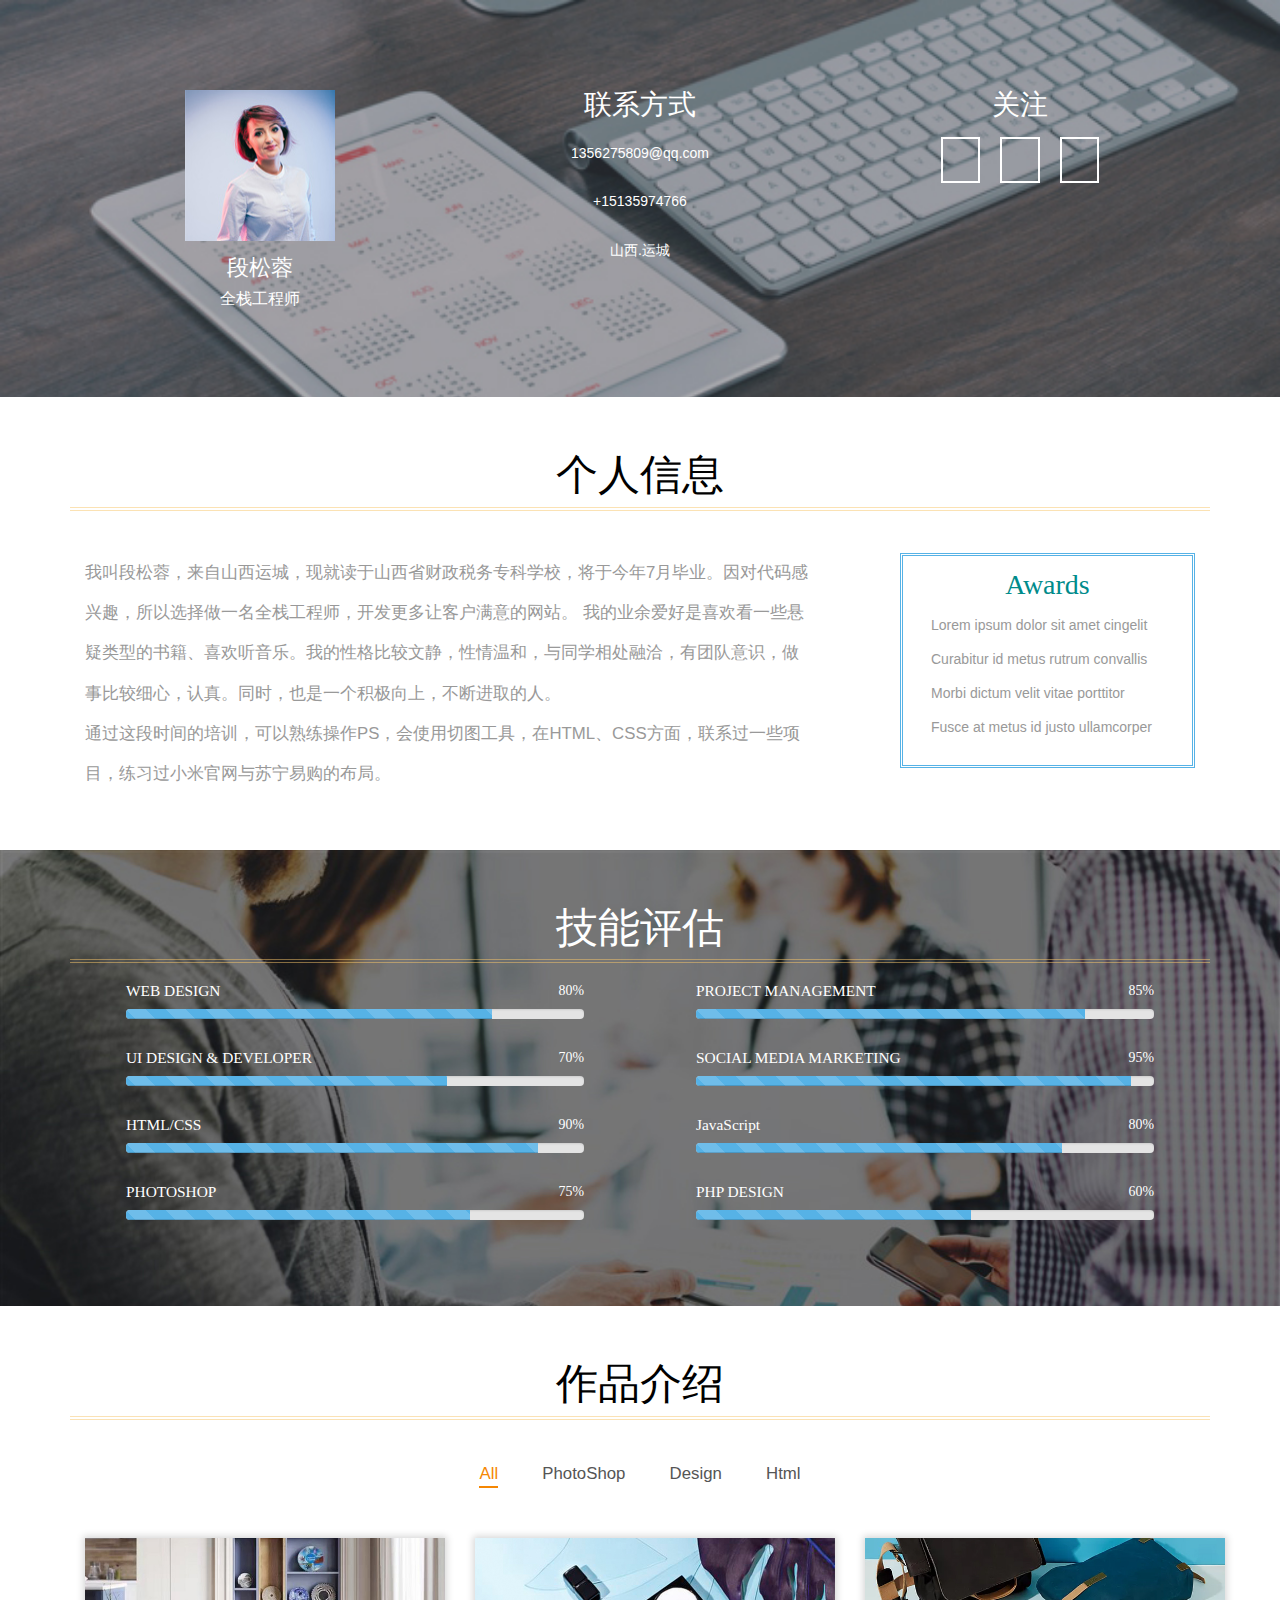
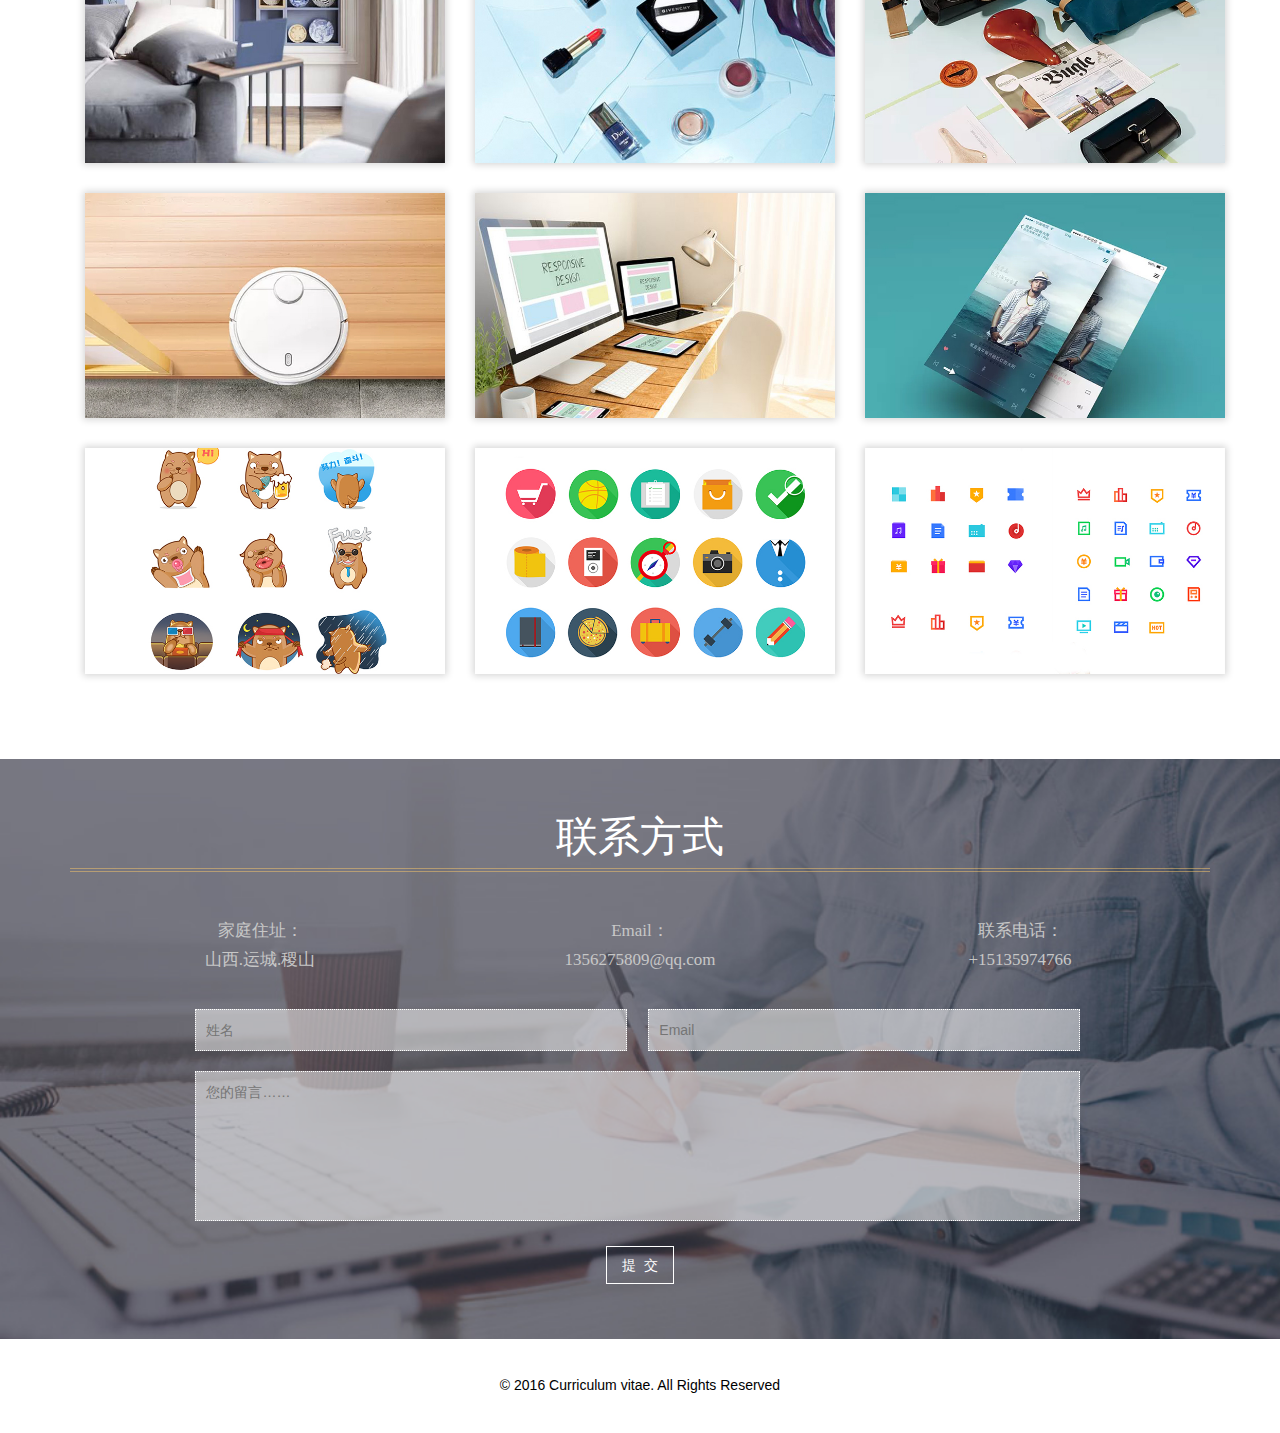
==== index.html @ 31e55210 "1" ====
<!DOCTYPE html>
<html lang="en">
<head>
	<meta charset="UTF-8">
	<title>grrenzhuye</title>
	<link rel="stylesheet" href="css/bootstrap.css">
	<link rel="stylesheet" href="css/index.css">
	<link rel="stylesheet" href="css/public.css">
	<!-- <link rel="stylesheet" href="css/font-awesome.min.css"> -->
	<!-- <link rel="stylesheet" href="css/swipebox.css"> -->
</head>
<body>
	<!-- banner -->
	<div class="banner">
		<div class="container">
			<div class="col-md-4 col-sm-6 col-xs-12 b-part1">
				<img src="img/1.jpg" alt=" " />
				<h1>段松蓉</h1>
				<h2>全栈工程师</h2>
			</div>
			<div class="col-md-4 col-sm-6 col-xs-12 b-part2">
				<h3>联系方式</h3>
				<h4><a href="#" class="youxiang">1356275809@qq.com</a></h4>
				<h4 class="agile">+15135974766</h4>
				<h4>山西.运城</h4>
			</div>
			<div class="col-md-4 col-sm-6 col-xs-12 b-part3">
				<h3>关注</h3>
				<a href="" class="fa qq"><span>&#xe630;</span></a>
				<a href="" class="fa weibo"><span>&#xe63e;</span></a>
				<a href="" class="fa weixin"><span>&#xe66a;</span></a>
				<!-- <a href="#"><i class="fa fa-facebook" aria-hidden="true">&#xe630;</i></a>
				<a href="#"><i class="fa fa-linkedin" aria-hidden="true">&#xe630;</i></a>
				<a href="#"><i class="fa fa-pinterest-p" aria-hidden="true">&#xe66a;</i></a>
				<a href="#"><i class="fa fa-vimeo" aria-hidden="true">&#xe676;</i></a>
				<a href="#"><i class="fa fa-google-plus" aria-hidden="true">&#xe611;</i></a>
				<a href="#"><i class="fa fa-tumblr" aria-hidden="true">&#xe6cf;</i></a> -->
				
			
			</div>
			<div class="clearfix"></div>
		</div>
	</div>
	<!-- banner结束 -->

	<!--关于我-->
	<div id="about" class="about">
		<div class="container">
			<h3 class="title">个人信息</h3>
			<div class="col-md-8 about-left">
				<p>我叫段松蓉，来自山西运城，现就读于山西省财政税务专科学校，将于今年7月毕业。因对代码感兴趣，所以选择做一名全栈工程师，开发更多让客户满意的网站。 我的业余爱好是喜欢看一些悬疑类型的书籍、喜欢听音乐。我的性格比较文静，性情温和，与同学相处融洽，有团队意识，做事比较细心，认真。同时，也是一个积极向上，不断进取的人。</p>
				<p>通过这段时间的培训，可以熟练操作PS，会使用切图工具，在HTML、CSS方面，联系过一些项目，练习过小米官网与苏宁易购的布局。</p>
			</div>
			<div class="col-md-4 about-right">
				<ul type="circle">
					<h5>Awards</h5>
					<li>Lorem ipsum dolor sit amet cingelit</li>
					<li>Curabitur id metus rutrum convallis</li>
					<li>Morbi dictum velit vitae porttitor</li>
					<li>Fusce at metus id justo ullamcorper</li>
				</ul>
				<div class="clearfix"> </div>
			</div>
			<div class="clearfix"> </div>
		</div>
	</div>
	<!--关于我结束-->

	<!--技能开始-->
	<div class="skills">
		<div class="container">
			<h3 class="title title1 title2"> 技能评估</h3>
				<div class="skills-info">
				<div class="col-md-6 bar-grids">
					<h6>WEB DESIGN  <span> 80% </span></h6>
					<div class="progress">
						<div class="progress-bar progress-bar-striped active" style="width: 80%">
						</div>
					</div>
					<h6>UI DESIGN & DEVELOPER <span> 70% </span></h6>
					<div class="progress">
						<div class="progress-bar progress-bar-striped active" style="width: 70%">
						</div>
					</div>
					<h6>HTML/CSS<span>90% </span></h6>
					<div class="progress">
						<div class="progress-bar progress-bar-striped active" style="width: 90%">
						</div>
					</div>
					<h6>PHOTOSHOP <span> 75% </span></h6>
					<div class="progress">
						<div class="progress-bar progress-bar-striped active" style="width: 75%">
						</div>
					</div>
				</div>
				<div class="col-md-6 bar-grids">
					<h6>PROJECT MANAGEMENT <span> 85% </span></h6>
					<div class="progress">
						<div class="progress-bar progress-bar-striped active" style="width: 85%">
						</div>
					</div>
					<h6>SOCIAL MEDIA MARKETING<span> 95% </span></h6>
					<div class="progress">
						<div class="progress-bar progress-bar-striped active" style="width: 95%">
						</div>
					</div>
					<h6>JavaScript<span>80% </span></h6>
					<div class="progress">
						<div class="progress-bar progress-bar-striped active" style="width: 80%">
						</div>
					</div>
					<h6>PHP DESIGN<span> 60% </span></h6>
					<div class="progress">
						<div class="progress-bar progress-bar-striped active" style="width: 60%">
						</div>
					</div>
				</div>
				<div class="clearfix"> </div>
			</div>
				
		</div>
	</div>
	<!--技能结束-->


	<!--作品介绍-->
	<div id="portfolio" class="portfolio">
		<div class="container">
			<h3 class="title title1">作品介绍</h3>
			<div class="sap_tabs">			
				<div id="horizontalTab" style="display: block; width: 100%; margin: 0px;">
					<ul class="resp-tabs-list wow fadeInUp animated" data-wow-delay=".7s">
						<li class="resp-tab-item resp-tab-item1"><span>All</span></li>
						<li class="resp-tab-item"><span>PhotoShop</span></li>
						<li class="resp-tab-item"><span>Design</span></li>
						<li class="resp-tab-item"><span>Html</span></li>				
					</ul>	
					<div class="clearfix"> </div>	
					<div class="container main">
						<div class="row">
							<div class="col-md-4">
								<div class="content">
									<div class="imgbox">
										<div class="imginner">
											<img src="img/zuopin1.jpg" alt="" class="img-responsive">
											<div class="mengban"></div>
											<h1>Html.Css布局</h1>
											<h3>企业站--宜居</h3>
										</div>	
									</div>
									
								</div>
							</div>

							<div class="col-md-4">
								<div class="content">
									<div class="imgbox">
										<div class="imginner">
											<img src="img/zuopin2.jpg" alt="" class="img-responsive">
											<div class="mengban"></div>
											<h1>Html.Css布局</h1>
											<h3>App--美丽时光</h3>
										</div>
									</div>
									
								</div>
							</div>

							<div class="col-md-4 col-sm-6">
								<div class="content">
									<div class="imgbox">
										<div class="imginner">
											<img src="img/zuopin3.jpg" alt="" class="img-responsive">
											<div class="mengban"></div>
											<h1>Html.Css布局</h1>
											<h3>pc端--苏宁易购</h3>
										</div>
									</div>
									
								</div>
							</div>

							<div class="col-md-4 col-sm-6">
								<div class="content">
									<div class="imgbox">
										<div class="imginner">
											<img src="img/zuopin4.jpg" alt="" class="img-responsive">
											<div class="mengban"></div>
											<h1>Html.Css布局</h1>
											<h3>pc端--小米官网</h3>
										</div>
									</div>
									
								</div>
							</div>

							<div class="col-md-4 col-sm-6">
								<div class="content">
									<div class="imgbox">
										<div class="imginner">
											<img src="img/zuopin5.jpg" alt="" class="img-responsive">
											<div class="mengban"></div>
											<h1>界面设计</h1>
											<h3>pc端--解馋坊</h3>
										</div>
									</div>
									
								</div>
							</div>

							<div class="col-md-4 col-sm-6">
								<div class="content">
									<div class="imgbox">
										<div class="imginner">
											<img src="img/zuopin6.jpg" alt="" class="img-responsive">
											<div class="mengban"></div>
											<h1>界面设计</h1>
											<h3>移动端--QQ音乐</h3>
										</div>
									</div>
									
								</div>
							</div>

							<div class="col-md-4 col-sm-6">
								<div class="content">
									<div class="imgbox">
										<div class="imginner">
											<img src="img/zuopin10.jpg" alt="" class="img-responsive">
											<div class="mengban"></div>
											<h1>PhotoShop</h1>
											<h3>表情包</h3>
										</div>
									</div>
									
								</div>
							</div>

							<div class="col-md-4 col-sm-6">
								<div class="content">
									<div class="imgbox">
										<div class="imginner">
											<img src="img/zuopin8.jpg" alt="" class="img-responsive">
											<div class="mengban"></div>
											<h1>PhotoShop</h1>
											<h3>扁平icon</h3>
										</div>
									</div>
								</div>
							</div>

							<div class="col-md-4 col-sm-6">
								<div class="content">
									<div class="imgbox">
										<div class="imginner">
											<img src="img/zuopin9.jpg" alt="" class="img-responsive">
											<div class="mengban"></div>
											<h1>PhotoShop</h1>
											<h3>矢量图标</h3>
										</div>
									</div>
									
								</div>
							</div>
						</div>
					</div>
				</div>
			</div>
		
		</div>
	</div>
	<!--作品介绍结束-->


	<!--联系方式开始-->
	<div class="contact">
		<div class="container">
			<h3 class="title title1">联系方式</h3>
			<div class="col-md-4 c-w3l">
				<i class="fa fa-map-marker" aria-hidden="true"></i>
				<h4>家庭住址：</h4>
				<h4>山西.运城.稷山</h4>
			</div>
			<div class="col-md-4 c-w3l c-mail">
				<i class="fa fa-envelope" aria-hidden="true"></i>
				<h4>Email：</h4>
				<h4><a href="mailto:info@example.com">1356275809@qq.com</a></h4>
			</div>
			<div class="col-md-4 c-w3l c-phn">
				<i class="fa fa-phone" aria-hidden="true"></i>
				<h4>联系电话：</h4>
				<h4>+15135974766</h4>
			</div>
			<div class="clearfix"></div>
			<form action="#" method="post">
				<input type="text" name="name" class="name" placeholder="姓名" required="">
				<input type="text" name="email" class="email" placeholder="Email" required="">
				<textarea  name="your message" placeholder="您的留言……"  required=""></textarea>
				<input type="submit" value="提&nbsp;&nbsp;交">
			</form>
		</div>
	</div>
	<!--联系方式结束-->

	<!--footer-->
	<div class="footer-agileinfo">
		<p> &copy; 2016 Curriculum vitae. All Rights Reserved</p>
	</div>
<!--//footer-->

</body>
</html>
---- css/index.css ----
@font-face {
  font-family: 'iconfont';  /* project id 579444 */
  src: url('https://at.alicdn.com/t/font_579444_jao1yp5zqpr885mi.eot');
  src: url('https://at.alicdn.com/t/font_579444_jao1yp5zqpr885mi.eot?#iefix') format('embedded-opentype'),
  url('https://at.alicdn.com/t/font_579444_jao1yp5zqpr885mi.woff') format('woff'),
  url('https://at.alicdn.com/t/font_579444_jao1yp5zqpr885mi.ttf') format('truetype'),
  url('https://at.alicdn.com/t/font_579444_jao1yp5zqpr885mi.svg#iconfont') format('svg');
}
body a{
	transition: 0.5s all;
	-webkit-transition: 0.5s all;
	-moz-transition: 0.5s all;
	-o-transition: 0.5s all;
	-ms-transition: 0.5s all;
	text-decoration:none;
}
h1,h2,h3,h4,h5,h6{
	margin:0;	
	font-family: 'Overlock', cursive;
}
.contact h4{
    font-family: "微软雅黑";
    text-align: center;
}
p{
	margin:0;
}
ul,label{
	margin:0;
	padding:0;
}
body a:hover{
	text-decoration:none;
}
.banner{
    padding:90px 0px;
    background:url('../img/banner1.jpg') no-repeat 0px 0px;
    background-size:cover;
    min-height:350px;
    /* margin-bottom: 40px; */
}
.b-part1{
    text-align:center;
}
.b-part1 img{
    width:43%;
}
.b-part1 h1{
    font-size:22px;
    color:#fff;
    margin-top:15px;
}
.b-part1 h2{
    font-size:16px;
    color:#fff;
    margin-top:10px;
}
.b-part2 h3,.b-part3 h3,.b-part4 h3{
    color:#fff;
    font-size:28px;
    margin-bottom:25px;
    text-align: center;
}
.b-part2 h4{
    font-size:14px;
    color:#fff;
    font-family: 'Merriweather Sans', sans-serif;
    text-align: center;
}
.b-part2 h4 a{
    color:#fff;
}
h4.agile{
    margin:33px 0px;
}
.youxiang:hover{
    color: #0076b4;
}
.b-part3 .qq:hover{
    color:#4867aa;
    border: 2px solid #4867aa;
}
.b-part3 .weibo:hover{
    color:#0076b4;
    border: 2px solid #0076b4;
}
.b-part3 .weixin:hover{
    color:#ba221d;
    border: 2px solid #ba221d;
}
.qq:hover span{
    color:#4867aa;
}
.weibo:hover span{
    color:#0076b4;
}
.weixin:hover span{
    color:#ba221d;
}
.facebook:hover span{
    color:#0baee9;
}
.ins:hover span{
    color:#dd4e40;
}
.git:hover span{
    color:#36465d;
} 
.b-part3{
    text-align:center;
}
.b-part3 .fa {
    color: #fff;
    font-size: 20px;
    font-family: 'iconfont';
    padding: 10px;
    border: 2px solid #fff;
    /* width: 21%; */
    margin: 0px 8px;
    text-align: center;
    -webkit-transition: all 0.5s;
    -moz-transition: all 0.5s;
    -ms-transition: all 0.5s;
    -o-transition: all 0.5s;
    transition: all 0.5s;
}
.b-part3 .fa-facebook:hover{
    color:#4867aa;
    border: 2px solid #4867aa;
}
.b-part3 .fa-linkedin:hover{
    color:#0076b4;
    border: 2px solid #0076b4;
}
.b-part3 .fa-pinterest-p:hover{
    color:#ba221d;
    border: 2px solid #ba221d;
}
.b-part3 .fa-vimeo:hover{
    color:#0baee9;
    border: 2px solid #0baee9;
}
.b-part3 .fa-google-plus:hover{
    color:#dd4e40;
    border: 2px solid #dd4e40;
}
.b-part3  .fa-tumblr:hover{
    color:#36465d;
    border: 2px solid #36465d;
}
.b-part3 .fa-facebook,.b-part3 .fa-linkedin,.b-part3 .fa-pinterest{
    margin-bottom:20px
}
.b-part4{
    text-align:center;
}
.b-part4 .fa{
    color:#000;
    background:#fff;
    font-size:35px;
    padding:10px;
    border-radius:5px;
    position:relative;
}
.b-part4 .fa:after{
    content: '';
    position: absolute;
    width: 0;
    height: 0;
    left: 23px;
    border-top: 10px solid rgba(0, 0, 0, 0);
    border-left: 14px solid #ffffff;
    border-bottom: 10px solid rgba(0, 0, 0, 0);
    top: 52px;
    transform: rotate(90deg);
    -webkit-transform:rotate(90deg);
    -moz-transform:rotate(90deg);
    -o-transform:rotate(90deg);
    -ms-transform:rotate(90deg);
}
.b-part4 h4{
    color:#fff;
    font-size:17px;
    margin-top:35px;
}
/* .about,.work,.education,.skills,.portfolio,.contact{
    padding:6em 0;
} */
.about,.skills,.portfolio,.contact{
    padding:55px 0px;
    /* text-align:center; */
}
h3.title {
    font-size: 3em;
    text-align: center;
    color: #000;
    border-bottom: 4px double rgba(247, 197, 106, 0.5);
    padding-bottom: 0.2em;
    margin-bottom: 1em;
}
h3.title1{
    margin-bottom: 0;
}
p {
    font-size: 1.2em;
    color: #999;
    line-height: 2.4em;
}
.about-right {
    padding-left: 5em;
}
.about-right ul {
    border: 3px double #56B2E6;
    padding: 1em 2em;
}
.about-right h5 {
    font-size: 2em;
    text-align: center;
    color: #008B8B;
}
.about-right ul li {
    display: block;
    color: #999;
    margin: 1em 0;
    font-size:1em;
}
.about-right ul li span.glyphicon {
    font-size: 0.8em;
    margin-right: 6px;
}


.skills{
    background:url('../img/skill1.jpg') no-repeat 0px 0px;
    text-align:left;
    background-size: cover;
    /* height: 512px; */
}
.skills .title2{
    color: #fff;
}
.bar-grids {
    padding: 0 4em;
    margin-top: 20px;
}
.progress {
    height: 10px;
    margin-bottom: 2.2em;
    background-color: #E4E4E4;
}
.progress-bar { 
    background-color: #56B2E6;
}
.bar-grids h6 {
    font-size: 1.1em;
    color: #fff;
    margin-bottom: 0.6em;
}
.bar-grids h6 span {
    float: right;
    font-size: 0.9em;
}
.resp-tabs-list {
    list-style: none;
    margin: 0 auto;
    text-align: center;
    padding: 3em 0 0;
}
.resp-tab-item {
    color: #555;
    font-size: 1.2em;
    cursor: pointer;
    display: inline-block;
    list-style: none;
    outline: none;
    -webkit-transition: all 0.5s;
    -moz-transition: all 0.5s;
    -ms-transition: all 0.5s;
    -o-transition: all 0.5s;
    transition: all 0.5s;
    margin: 0 1.2em 0;
    border-bottom: 2px solid transparent;
}
.resp-tab-active {
    text-shadow: none;
    color:  #F58703;
    border-bottom: 2px solid;
}
.resp-tab-item1{
    color: #F58703;
    border-bottom: 2px solid #F58703;
}
.content{
    width: 100%;
    background-color: #fff;
    /* padding: 12px; */
    margin-bottom: 30px;
    box-shadow: 0 0 7px 2px #d8d8d8;
    float: left;
}
.main{
    margin-top: 50px;
}
.imgbox{
    width: 100%;
    height: auto;
    padding-top: 62.57%;
    position: relative;
}
.mengban{
    width: 100%;
    height: 100%;
    background-color: rgba(0, 0, 0, 0.35);
    position: absolute;
    left: 0;
    top: 0;
    z-index: 998;
    transition: 0.5s linear;
    opacity: 0;
}
.imginner{
    width: 100%;
    height: 100%;
    position: absolute;
    left: 0;
    top: 0;
}
.imginner img{
    width: 100%;
    transition: 0.5s linear;
}
/* .imginner img{
    height: 246px;
    opacity: .7;
    transform: translateY(-30px);
    transition: all .35s linear;
} */
.imginner h1{
    position: absolute;
    left: 0;
    right: 0;
    top: 45px;
    margin: auto;
    z-index: 999;
    color: #fff;
    text-align: center;
    transition: all .35s linear;
    opacity: 0;

}
.imginner h3{
    /* width: 120px; */
    height: 30px;
    position: absolute;
    font-size: 20px;
    left: 0;
    right: 0;
    top:60px;
    bottom: 0;
    margin: auto;
    z-index: 999;
    color: #fff;
    text-align: center;
    opacity: 0;
    transition: all .35s linear;

}
.imginner:before{
    content: "";
    display: block;
    position: absolute;
    top: 50px;
    right: 30px;
    bottom: 50px;
    left: 30px;
    border-top: 1px solid #fff;
    border-bottom: 1px solid #fff;
    transform: scale(0, 1);
    transform-origin: 0 0;
}
.imginner:after{
    content: "";
    display: block;
    position: absolute;
    top: 30px;
    right: 50px;
    bottom: 30px;
    left: 50px;
    border-left: 1px solid #fff;
    border-right: 1px solid #fff;
    transform: scale(1, 0);
    transform-origin: 100% 0;
}
.imginner:before,.imginner:after{
    opacity: 0;
    transition: all .35s linear;
    z-index: 999;
}
.content:hover .imginner:before,.content:hover .imginner:after{
    opacity: 1;
    transform: scale(1);
}
.content:hover .imginner img{
    opacity: 1;
    transform: scale(1.05, 1.05);
}
.content:hover .mengban{
    transform: scale(1.05, 1.05);
    opacity: 1;
}
.content:hover .imginner h1{
    opacity: 1;
    transform: translateY(30px);
}
.content:hover .imginner h3{
    opacity: 1;
}
.contact{
    background:url('../img/contact.jpg') no-repeat 0px 0px;
    background-size:cover;
}
.contact h3{
    color:#fff;
}
.contact .fa{
    font-size:18px;
    color: #c7c7c7;
}
.c-w3l{
    margin-top:40px;
}
.c-w3l h4{
    font-size:17px;
    color: #c7c7c7;
    margin:10px 0px;
}
.c-w3l h4 a{
    font-size:17px;
    color: #c7c7c7;
}
form{
    width:78%;
    margin: 30px auto 0 auto;
}
input[type="text"]{
    width:48.5%;
    padding:10px;
    background: rgba(255, 255, 255, 0.5);
    border:1px dotted #fff;
    outline:none;
    color:#fff;
}
input.name{
    margin-right:2%;
}
textarea{
    margin:20px 0px;
    padding:10px;
    width:99.5%;
    height:150px;
    resize:none;
    background: rgba(255, 255, 255, 0.5);
    border:1px dotted #fff;
    outline:none;
    color:#fff;
}
input[type="submit"]{
    background:transparent;
    padding:8px 15px;
    border:1px solid #fff;
    color:#fff;
    -webkit-transition: all 0.5s;
    -moz-transition: all 0.5s;
    -ms-transition: all 0.5s;
    -o-transition: all 0.5s;
    transition: all 0.5s;
    display: block;
    margin: 0 auto;
}
input[type="submit"]:hover{
    color: #F58703;
    border:1px solid #F58703;
}


.footer-agileinfo{
    padding:30px 0px;
}
.footer-agileinfo p{
    text-align:center;
    color:#000;
    font-size:14px;
}
.footer-agileinfo p a{
    color: #F58703;
}
.footer-agileinfo p a:hover{
    text-decoration:underline;
}
---- css/public.css ----
*{
	/* body-8px */
	margin: 0;
	text-decoration: none;
	font-style: normal;
	padding: 0;
	list-style: none;
}
---- css/swipebox.css ----
/*! Swipebox v1.2.8 | Constantin Saguin csag.co | MIT License | github.com/brutaldesign/swipebox */
html.swipebox-html.swipebox-touch {
  overflow: hidden !important;
}

#swipebox-overlay img {
  border: none !important;
}

#swipebox-overlay {
  width: 100%;
  height: 100%;
  position: fixed;
  top: 0;
  left: 0;
  z-index: 99999 !important;
  overflow: hidden;
  -webkit-user-select: none;
  -moz-user-select: none;
  -ms-user-select: none;
  user-select: none;
}

#swipebox-container {
  position: relative;
  width: 100%;
  height: 100%;
}

#swipebox-slider {
  -webkit-transition: -webkit-transform 0.4s ease;
  transition: transform 0.4s ease;
  height: 100%;
  left: 0;
  top: 0;
  width: 100%;
  white-space: nowrap;
  position: absolute;
  display: none;
  cursor: pointer;
}
#swipebox-slider .slide {
  height: 100%;
  width: 100%;
  line-height: 1px;
  text-align: center;
  display: inline-block;
}
#swipebox-slider .slide:before {
  content: "";
  display: inline-block;
  height: 43%;
  width: 1px;
  margin-right: -1px;
}
#swipebox-slider .slide img, #swipebox-slider .slide .swipebox-video-container {
  display: inline-block;
  max-height: 100%;
  max-width: 100%;
  margin: 0;
  padding: 0;
  width: auto;
  height: auto;
  vertical-align: middle;
}
#swipebox-slider .slide .swipebox-video-container {
  background: none;
  max-width: 1140px;
  max-height: 100%;
  width: 100%;
  padding: 5%;
  -webkit-box-sizing: border-box;
  box-sizing: border-box;
  -moz-box-sizing: border-box;
}
#swipebox-slider .slide .swipebox-video-container .swipebox-video {
  width: 100%;
  height: 0;
  padding-bottom: 56.25%;
  overflow: hidden;
  position: relative;
}
#swipebox-slider .slide .swipebox-video-container .swipebox-video iframe {
  width: 100% !important;
  height: 100% !important;
  position: absolute;
  top: 0;
  left: 0;
}
#swipebox-slider .slide-loading {
  background: url(../images/loader.gif) no-repeat center center;
}

#swipebox-bottom-bar,
#swipebox-top-bar {
  -webkit-transition: 0.5s all;
  transition: 0.5s all;
  -moz-transition: 0.5s all;
  position: absolute;
  left: 0;
  z-index: 999;
  height: 50px;
  width: 100%;
}

#swipebox-bottom-bar {
  bottom: -50px;
}
#swipebox-bottom-bar.visible-bars {
  -webkit-transform: translate3d(0, -50px, 0);
  transform: translate3d(0, -50px, 0);
  -moz-transform: translate3d(0, -50px, 0);
  -o-transform: translate3d(0, -50px, 0);
  -ms-transform: translate3d(0, -50px, 0);
}

#swipebox-top-bar {
    bottom: 22%;
}
#swipebox-title {
    display: block;
    width: 45%;
    text-align: center;
    margin: 0 auto !important;
}

#swipebox-prev,
#swipebox-next,
#swipebox-close {
  background-image: url(../images/icons.png)!important;
  background-repeat: no-repeat;
  border: none !important;
  text-decoration: none !important;
  cursor: pointer;
  width: 50px;
  height: 50px;
  top: 0;
}

#swipebox-arrows {
  display: block;
  margin: 0 auto;
  width: 100%;
  height: 50px;
}

#swipebox-prev {
  background-position: -32px 13px;
  float: left;
}

#swipebox-next {
  background-position: -78px 13px;
  float: right;
}

#swipebox-close {
	right: 50px;
	top: 12px;
	position: absolute;
	z-index: 9999;
	background-position: 15px 12px;
}
.swipebox-no-close-button #swipebox-close {
  display: none;
}

#swipebox-prev.disabled,
#swipebox-next.disabled {
  opacity: 0.3;
}

.swipebox-no-touch #swipebox-overlay.rightSpring #swipebox-slider {
  -webkit-animation: rightSpring 0.3s;
  animation: rightSpring 0.3s;
  -moz-animation: rightSpring 0.3s;
}
.swipebox-no-touch #swipebox-overlay.leftSpring #swipebox-slider {
  -webkit-animation: leftSpring 0.3s;
  animation: leftSpring 0.3s;
  -moz-animation: leftSpring 0.3s;
}

.swipebox-touch #swipebox-container:before, .swipebox-touch #swipebox-container:after {
  -webkit-backface-visibility: hidden;
  backface-visibility: hidden;
  -webkit-transition: all .3s ease;
  transition: all .3s ease;
  -moz-transition: all .3s ease;
  content: ' ';
  position: absolute;
  z-index: 999;
  top: 0;
  height: 100%;
  width: 20px;
  opacity: 0;
}
.swipebox-touch #swipebox-container:before {
  left: 0;
  -webkit-box-shadow: inset 10px 0px 10px -8px #656565;
  box-shadow: inset 10px 0px 10px -8px #656565;
  -moz-box-shadow: inset 10px 0px 10px -8px #656565;
}
.swipebox-touch #swipebox-container:after {
  right: 0;
  -webkit-box-shadow: inset -10px 0px 10px -8px #656565;
  box-shadow: inset -10px 0px 10px -8px #656565;
  -moz-box-shadow: inset -10px 0px 10px -8px #656565;
}
.swipebox-touch #swipebox-overlay.leftSpringTouch #swipebox-container:before {
  opacity: 1;
}
.swipebox-touch #swipebox-overlay.rightSpringTouch #swipebox-container:after {
  opacity: 1;
}

@-webkit-keyframes rightSpring {
  0% {
    left: 0;
  }

  50% {
    left: -30px;
  }

  100% {
    left: 0;
  }
}

@keyframes rightSpring {
  0% {
    left: 0;
  }

  50% {
    left: -30px;
  }

  100% {
    left: 0;
  }
}
@-webkit-keyframes leftSpring {
  0% {
    left: 0;
  }

  50% {
    left: 30px;
  }

  100% {
    left: 0;
  }
}
@keyframes leftSpring {
  0% {
    left: 0;
  }

  50% {
    left: 30px;
  }

  100% {
    left: 0;
  }
}
@media screen and (min-width: 800px) {
  #swipebox-close {
    right: 50px;
	top: 12px;
  }

  #swipebox-arrows {
    width: 80%;
    max-width: 800px;
  }
}
/* Skin 
--------------------------*/
#swipebox-overlay {
  background: #0d0d0d;
}

#swipebox-bottom-bar,
#swipebox-top-bar {
  opacity: 1;
}

#swipebox-top-bar {
  color: white !important;
  font-size: 15px;
  line-height: 30px;
  font-family: Helvetica, Arial, sans-serif;
}
@media(max-width:1366px){
#swipebox-top-bar {
    bottom: 20%;
}
}
@media(max-width:1080px){
#swipebox-title {
    width: 61%;
    line-height: 1.8em;
    margin: 1em auto 0 !important;
}
#swipebox-top-bar {
   top: 74%;
}
}
@media(max-width:768px){
#swipebox-title {
    width: 75%;
}
#swipebox-arrows {
    width: 83%;
}
}
@media(max-width:640px){
#swipebox-title {
    width: 82%;
    font-size: .9em;
}
#swipebox-arrows {
    width: 80%;
}
}
@media(max-width:480px){
#swipebox-title {
    width: 85%;
    font-size: .8em;
}
#swipebox-top-bar {
    bottom: 19%;
}
#swipebox-close {
    right: 30px;
}
}
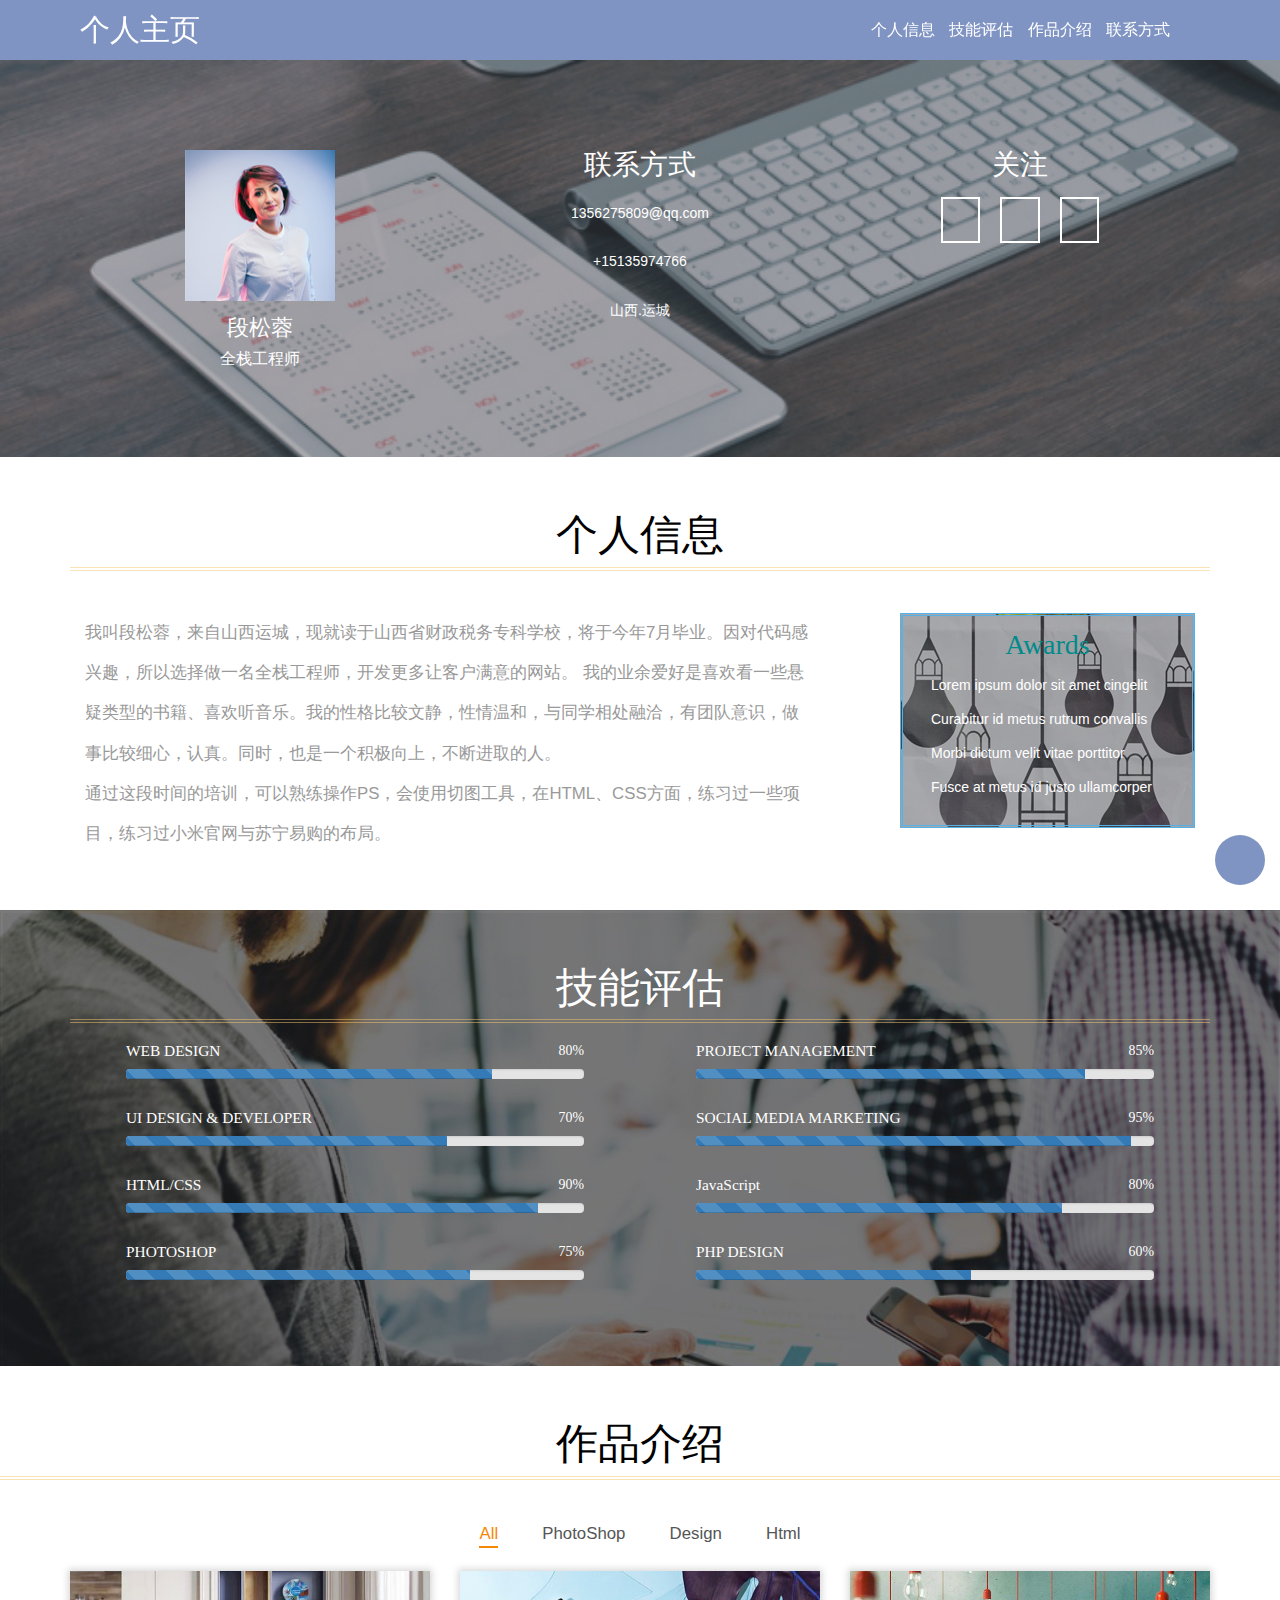
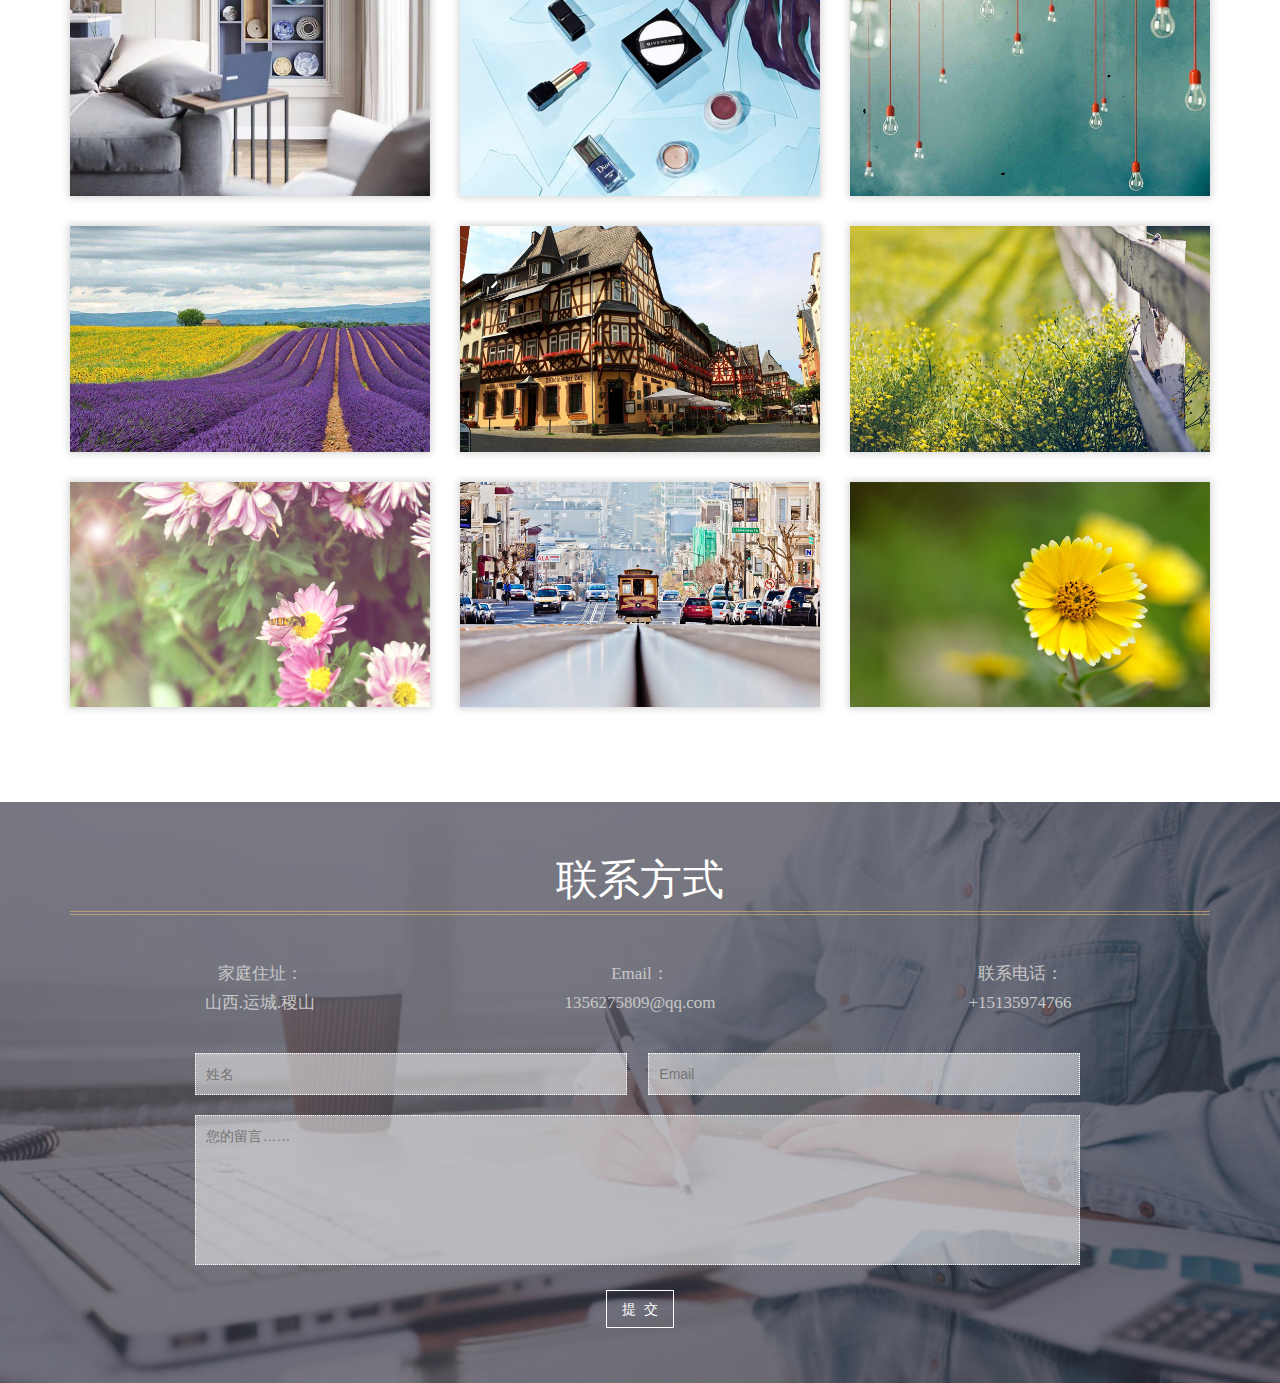
==== commit a00304a9: "1" ====
--- a/index.html
+++ b/index.html
@@ -6,12 +6,19 @@
 	<link rel="stylesheet" href="css/bootstrap.css">
 	<link rel="stylesheet" href="css/index.css">
 	<link rel="stylesheet" href="css/public.css">
-	<!-- <link rel="stylesheet" href="css/font-awesome.min.css"> -->
-	<!-- <link rel="stylesheet" href="css/swipebox.css"> -->
 </head>
 <body>
 	<!-- banner -->
-	<div class="banner">
+	<div id="top_nav">
+		<a href="#banner" class="nav_left">个人主页</a>
+		<div class="nav_right">
+			<a href="#about">个人信息</a>
+			<a href="#skills">技能评估</a>
+			<a href="#portfolio">作品介绍</a>
+			<a href="#contact">联系方式</a>
+		</div>
+	</div>
+	<div class="banner" id="banner">
 		<div class="container">
 			<div class="col-md-4 col-sm-6 col-xs-12 b-part1">
 				<img src="img/1.jpg" alt=" " />
@@ -29,14 +36,18 @@
 				<a href="" class="fa qq"><span>&#xe630;</span></a>
 				<a href="" class="fa weibo"><span>&#xe63e;</span></a>
 				<a href="" class="fa weixin"><span>&#xe66a;</span></a>
-				<!-- <a href="#"><i class="fa fa-facebook" aria-hidden="true">&#xe630;</i></a>
-				<a href="#"><i class="fa fa-linkedin" aria-hidden="true">&#xe630;</i></a>
-				<a href="#"><i class="fa fa-pinterest-p" aria-hidden="true">&#xe66a;</i></a>
-				<a href="#"><i class="fa fa-vimeo" aria-hidden="true">&#xe676;</i></a>
-				<a href="#"><i class="fa fa-google-plus" aria-hidden="true">&#xe611;</i></a>
-				<a href="#"><i class="fa fa-tumblr" aria-hidden="true">&#xe6cf;</i></a> -->
-				
-			
+				<div class="qq_erwei qq_erwei1">
+					<span>◆</span>
+					<img src="img/qq.jpg" alt="">
+				</div>
+				<div class="qq_erwei weibo_erwei">
+					<span>◆</span>
+					<img src="img/weibo.png" alt="">
+				</div>
+				<div class="qq_erwei weixin_erwei">
+					<span>◆</span>
+					<img src="img/weixin.png" alt="">
+				</div>
 			</div>
 			<div class="clearfix"></div>
 		</div>
@@ -49,7 +60,7 @@
 			<h3 class="title">个人信息</h3>
 			<div class="col-md-8 about-left">
 				<p>我叫段松蓉，来自山西运城，现就读于山西省财政税务专科学校，将于今年7月毕业。因对代码感兴趣，所以选择做一名全栈工程师，开发更多让客户满意的网站。 我的业余爱好是喜欢看一些悬疑类型的书籍、喜欢听音乐。我的性格比较文静，性情温和，与同学相处融洽，有团队意识，做事比较细心，认真。同时，也是一个积极向上，不断进取的人。</p>
-				<p>通过这段时间的培训，可以熟练操作PS，会使用切图工具，在HTML、CSS方面，联系过一些项目，练习过小米官网与苏宁易购的布局。</p>
+				<p>通过这段时间的培训，可以熟练操作PS，会使用切图工具，在HTML、CSS方面，练习过一些项目，练习过小米官网与苏宁易购的布局。</p>
 			</div>
 			<div class="col-md-4 about-right">
 				<ul type="circle">
@@ -67,7 +78,7 @@
 	<!--关于我结束-->
 
 	<!--技能开始-->
-	<div class="skills">
+	<div id="skills" class="skills">
 		<div class="container">
 			<h3 class="title title1 title2"> 技能评估</h3>
 				<div class="skills-info">
@@ -116,8 +127,7 @@
 					</div>
 				</div>
 				<div class="clearfix"> </div>
-			</div>
-				
+			</div>	
 		</div>
 	</div>
 	<!--技能结束-->
@@ -125,141 +135,484 @@
 
 	<!--作品介绍-->
 	<div id="portfolio" class="portfolio">
-		<div class="container">
+		<div id="container">
 			<h3 class="title title1">作品介绍</h3>
 			<div class="sap_tabs">			
 				<div id="horizontalTab" style="display: block; width: 100%; margin: 0px;">
 					<ul class="resp-tabs-list wow fadeInUp animated" data-wow-delay=".7s">
-						<li class="resp-tab-item resp-tab-item1"><span>All</span></li>
+						<li class="resp-tab-item active"><span>All</span></li>
 						<li class="resp-tab-item"><span>PhotoShop</span></li>
 						<li class="resp-tab-item"><span>Design</span></li>
 						<li class="resp-tab-item"><span>Html</span></li>				
 					</ul>	
-					<div class="clearfix"> </div>	
-					<div class="container main">
+					<div class="clearfix"></div>
+					<div class="container container1 main active">
 						<div class="row">
-							<div class="col-md-4">
-								<div class="content">
-									<div class="imgbox">
-										<div class="imginner">
-											<img src="img/zuopin1.jpg" alt="" class="img-responsive">
-											<div class="mengban"></div>
-											<h1>Html.Css布局</h1>
-											<h3>企业站--宜居</h3>
-										</div>	
-									</div>
-									
+							<div class="goodlist">
+								<div class="col-md-4 col-sm-6">
+									<div class="content">
+										<div class="imgbox">
+											<div class="imginner">
+												<div class="mengban"></div>
+												<img src="img/zuopin1.jpg" alt="" class="img-responsive">
+												<h1>Html.Css布局</h1>
+												<h3>企业站--宜居</h3>
+												<a href="https://duansongrong.github.io/yiju/">&#xe631;</a>
+											</div>
+										</div>
+									</div>
+								</div>
+								<div class="col-md-4 col-sm-6">
+									<div class="content">
+										<div class="imgbox">
+											<div class="imginner">
+												<img src="img/zuopin2.jpg" alt="" class="img-responsive">
+												<div class="mengban"></div>
+												<h1>Html.Css布局</h1>
+												<h3>App--美丽时光</h3>
+												<a href="https://duansongrong.github.io/shopapp/">&#xe631;</a>
+											</div>
+										</div>
+									</div>
+								</div>
+								<div class="col-md-4 col-sm-6">
+									<div class="content">
+										<div class="imgbox">
+											<div class="imginner">
+												<img src="img/z15.jpg" alt="" class="img-responsive">
+												<div class="mengban"></div>
+												<h1>Html.Css布局</h1>
+												<h3>pc端--苏宁易购</h3>
+												<a href="https://duansongrong.github.io/suningshouye/">&#xe631;</a>
+											</div>
+										</div>
+									</div>
+								</div>
+								<div class="col-md-4 col-sm-6">
+									<div class="content">
+										<div class="imgbox">
+											<div class="imginner">
+												<img src="img/z14.jpg" alt="" class="img-responsive">
+												<div class="mengban"></div>
+												<h1>Html.Css布局</h1>
+												<h3>pc端--小米官网</h3>
+												<a href="https://duansongrong.github.io/xiaomi7/">&#xe631;</a>
+											</div>
+										</div>
+									</div>
+								</div>
+								<div class="col-md-4 col-sm-6">
+									<div class="content">
+										<div class="imgbox">
+											<div class="imginner">
+												<img src="img/z13.jpg" alt="" class="img-responsive">
+												<div class="mengban"></div>
+												<h1>Html.Css布局</h1>
+												<h3>pc端--天猫官网</h3>
+												<a href="https://duansongrong.github.io/tianmao/">&#xe631;</a>
+											</div>
+										</div>
+									</div>
+								</div>
+								<div class="col-md-4 col-sm-6">
+									<div class="content">
+										<div class="imgbox">
+											<div class="imginner">
+												<img src="img/geren.jpg" alt="" class="img-responsive">
+												<div class="mengban"></div>
+												<h1>Html.Css布局</h1>
+												<h3>响应式--个人主页</h3>
+												<a href="https://duansongrong.github.io/personal/">&#xe631;</a>
+											</div>
+										</div>
+									</div>
+								</div>
+								<div class="col-md-4 col-sm-6">
+									<div class="content">
+										<div class="imgbox">
+											<div class="imginner">
+												<img src="img/z18.jpg" alt="" class="img-responsive">
+												<div class="mengban"></div>
+												<h1>Html.Css布局</h1>
+												<h3>移动端--今日头条</h3>
+												<a href="https://duansongrong.github.io/jinritoutiao/">&#xe631;</a>
+											</div>
+										</div>
+									</div>
+								</div>
+								<div class="col-md-4 col-sm-6">
+									<div class="content">
+										<div class="imgbox">
+											<div class="imginner">
+												<img src="img/z19.jpg" alt="" class="img-responsive">
+												<div class="mengban"></div>
+												<h1>Html.Css布局</h1>
+												<h3>App--todolist</h3>
+												<a href="https://duansongrong.github.io/todo/">&#xe631;</a>
+											</div>
+										</div>
+									</div>
+								</div>
+								<div class="col-md-4 col-sm-6">
+									<div class="content">
+										<div class="imgbox">
+											<div class="imginner">
+												<img src="img/z20.jpg" alt="" class="img-responsive">
+												<div class="mengban"></div>
+												<h1>Html.Css布局</h1>
+												<h3>App--天气</h3>
+												<a href="https://duansongrong.github.io/weather2/">&#xe631;</a>
+											</div>
+										</div>
+									</div>
 								</div>
 							</div>
-
-							<div class="col-md-4">
-								<div class="content">
-									<div class="imgbox">
-										<div class="imginner">
-											<img src="img/zuopin2.jpg" alt="" class="img-responsive">
-											<div class="mengban"></div>
-											<h1>Html.Css布局</h1>
-											<h3>App--美丽时光</h3>
-										</div>
-									</div>
-									
+						</div>
+					</div>
+					<div class="container container1 main">
+						<div class="row">
+							<div class="goodlist">
+								<div class="col-md-4 col-sm-6">
+									<div class="content">
+										<div class="imgbox">
+											<div class="imginner">
+												<img src="img/zuopin10.jpg" alt="" class="img-responsive">
+												<div class="mengban"></div>
+												<h1>PhotoShop</h1>
+												<h3>表情包</h3>
+											</div>
+										</div>
+									</div>
+								</div>
+								<div class="col-md-4 col-sm-6">
+									<div class="content">
+										<div class="imgbox">
+											<div class="imginner">
+												<img src="img/zuopin8.jpg" alt="" class="img-responsive">
+												<div class="mengban"></div>
+												<h1>PhotoShop</h1>
+												<h3>扁平icon</h3>
+											</div>
+										</div>
+									</div>
+								</div>
+								<div class="col-md-4 col-sm-6">
+									<div class="content">
+										<div class="imgbox">
+											<div class="imginner">
+												<img src="img/zuopin9.jpg" alt="" class="img-responsive">
+												<div class="mengban"></div>
+												<h1>PhotoShop</h1>
+												<h3>矢量图标</h3>
+											</div>
+										</div>
+									</div>
+								</div>
+								<div class="col-md-4 col-sm-6">
+									<div class="content">
+										<div class="imgbox">
+											<div class="imginner">
+												<img src="img/z11.jpg" alt="" class="img-responsive">
+												<div class="mengban"></div>
+												<h1>Html.Css布局</h1>
+												<h3>企业站--宜居</h3>
+											</div>
+										</div>
+									</div>
+								</div>
+								<div class="col-md-4 col-sm-6">
+									<div class="content">
+										<div class="imgbox">
+											<div class="imginner">
+												<img src="img/z12.jpg" alt="" class="img-responsive">
+												<div class="mengban"></div>
+												<h1>Html.Css布局</h1>
+												<h3>App--美丽时光</h3>
+											</div>
+										</div>
+									</div>
+								</div>
+								<div class="col-md-4 col-sm-6">
+									<div class="content">
+										<div class="imgbox">
+											<div class="imginner">
+												<img src="img/zuopin3.jpg" alt="" class="img-responsive">
+												<div class="mengban"></div>
+												<h1>Html.Css布局</h1>
+												<h3>pc端--苏宁易购</h3>
+											</div>
+										</div>
+									</div>
+								</div>
+								<div class="col-md-4 col-sm-6">
+									<div class="content">
+										<div class="imgbox">
+											<div class="imginner">
+												<img src="img/zuopin4.jpg" alt="" class="img-responsive">
+												<div class="mengban"></div>
+												<h1>Html.Css布局</h1>
+												<h3>pc端--小米官网</h3>
+											</div>
+										</div>
+									</div>
+								</div>
+								<div class="col-md-4 col-sm-6">
+									<div class="content">
+										<div class="imgbox">
+											<div class="imginner">
+												<img src="img/zuopin5.jpg" alt="" class="img-responsive">
+												<div class="mengban"></div>
+												<h1>界面设计</h1>
+												<h3>pc端--解馋坊</h3>
+											</div>
+										</div>
+									</div>
+								</div>
+								<div class="col-md-4 col-sm-6">
+									<div class="content">
+										<div class="imgbox">
+											<div class="imginner">
+												<img src="img/zuopin6.jpg" alt="" class="img-responsive">
+												<div class="mengban"></div>
+												<h1>界面设计</h1>
+												<h3>移动端--QQ音乐</h3>
+											</div>
+										</div>
+									</div>
 								</div>
 							</div>
-
-							<div class="col-md-4 col-sm-6">
-								<div class="content">
-									<div class="imgbox">
-										<div class="imginner">
-											<img src="img/zuopin3.jpg" alt="" class="img-responsive">
-											<div class="mengban"></div>
-											<h1>Html.Css布局</h1>
-											<h3>pc端--苏宁易购</h3>
-										</div>
-									</div>
-									
+						</div>
+					</div>
+					<div class="container container1 main">
+						<div class="row">
+							<div class="goodlist active">
+								<div class="col-md-4 col-sm-6">
+									<div class="content">
+										<div class="imgbox">
+											<div class="imginner">
+												<img src="img/z16.jpg" alt="" class="img-responsive">
+												<div class="mengban"></div>
+												<h1>Html.Css布局</h1>
+												<h3>pc端--小米官网</h3>
+											</div>
+										</div>
+									</div>
+								</div>
+								<div class="col-md-4 col-sm-6">
+									<div class="content">
+										<div class="imgbox">
+											<div class="imginner">
+												<img src="img/zuopin5.jpg" alt="" class="img-responsive">
+												<div class="mengban"></div>
+												<h1>界面设计</h1>
+												<h3>pc端--解馋坊</h3>
+											</div>
+										</div>
+									</div>
+								</div>
+								<div class="col-md-4 col-sm-6">
+									<div class="content">
+										<div class="imgbox">
+											<div class="imginner">
+												<img src="img/zuopin6.jpg" alt="" class="img-responsive">
+												<div class="mengban"></div>
+												<h1>界面设计</h1>
+												<h3>移动端--QQ音乐</h3>
+											</div>
+										</div>
+									</div>
+								</div>
+								<div class="col-md-4 col-sm-6">
+									<div class="content">
+										<div class="imgbox">
+											<div class="imginner">
+												<img src="img/zuopin10.jpg" alt="" class="img-responsive">
+												<div class="mengban"></div>
+												<h1>PhotoShop</h1>
+												<h3>表情包</h3>
+											</div>
+										</div>
+									</div>
+								</div>
+								<div class="col-md-4 col-sm-6">
+									<div class="content">
+										<div class="imgbox">
+											<div class="imginner">
+												<img src="img/zuopin8.jpg" alt="" class="img-responsive">
+												<div class="mengban"></div>
+												<h1>PhotoShop</h1>
+												<h3>扁平icon</h3>
+											</div>
+										</div>
+									</div>
+								</div>
+								<div class="col-md-4 col-sm-6">
+									<div class="content">
+										<div class="imgbox">
+											<div class="imginner">
+												<img src="img/zuopin9.jpg" alt="" class="img-responsive">
+												<div class="mengban"></div>
+												<h1>PhotoShop</h1>
+												<h3>矢量图标</h3>
+											</div>
+										</div>
+									</div>
+								</div>
+								<div class="col-md-4 col-sm-6">
+									<div class="content">
+										<div class="imgbox">
+											<div class="imginner">
+												<img src="img/zuopin1.jpg" alt="" class="img-responsive">
+												<div class="mengban"></div>
+												<h1>Html.Css布局</h1>
+												<h3>企业站--宜居</h3>
+											</div>
+										</div>
+									</div>
+								</div>
+								<div class="col-md-4 col-sm-6">
+									<div class="content">
+										<div class="imgbox">
+											<div class="imginner">
+												<img src="img/zuopin2.jpg" alt="" class="img-responsive">
+												<div class="mengban"></div>
+												<h1>Html.Css布局</h1>
+												<h3>App--美丽时光</h3>
+											</div>
+										</div>
+									</div>
+								</div>
+								<div class="col-md-4 col-sm-6">
+									<div class="content">
+										<div class="imgbox">
+											<div class="imginner">
+												<img src="img/z17.jpg" alt="" class="img-responsive">
+												<div class="mengban"></div>
+												<h1>Html.Css布局</h1>
+												<h3>pc端--苏宁易购</h3>
+											</div>
+										</div>
+									</div>
 								</div>
 							</div>
-
-							<div class="col-md-4 col-sm-6">
-								<div class="content">
-									<div class="imgbox">
-										<div class="imginner">
-											<img src="img/zuopin4.jpg" alt="" class="img-responsive">
-											<div class="mengban"></div>
-											<h1>Html.Css布局</h1>
-											<h3>pc端--小米官网</h3>
-										</div>
-									</div>
-									
-								</div>
-							</div>
-
-							<div class="col-md-4 col-sm-6">
-								<div class="content">
-									<div class="imgbox">
-										<div class="imginner">
-											<img src="img/zuopin5.jpg" alt="" class="img-responsive">
-											<div class="mengban"></div>
-											<h1>界面设计</h1>
-											<h3>pc端--解馋坊</h3>
-										</div>
-									</div>
-									
-								</div>
-							</div>
-
-							<div class="col-md-4 col-sm-6">
-								<div class="content">
-									<div class="imgbox">
-										<div class="imginner">
-											<img src="img/zuopin6.jpg" alt="" class="img-responsive">
-											<div class="mengban"></div>
-											<h1>界面设计</h1>
-											<h3>移动端--QQ音乐</h3>
-										</div>
-									</div>
-									
-								</div>
-							</div>
-
-							<div class="col-md-4 col-sm-6">
-								<div class="content">
-									<div class="imgbox">
-										<div class="imginner">
-											<img src="img/zuopin10.jpg" alt="" class="img-responsive">
-											<div class="mengban"></div>
-											<h1>PhotoShop</h1>
-											<h3>表情包</h3>
-										</div>
-									</div>
-									
-								</div>
-							</div>
-
-							<div class="col-md-4 col-sm-6">
-								<div class="content">
-									<div class="imgbox">
-										<div class="imginner">
-											<img src="img/zuopin8.jpg" alt="" class="img-responsive">
-											<div class="mengban"></div>
-											<h1>PhotoShop</h1>
-											<h3>扁平icon</h3>
-										</div>
-									</div>
-								</div>
-							</div>
-
-							<div class="col-md-4 col-sm-6">
-								<div class="content">
-									<div class="imgbox">
-										<div class="imginner">
-											<img src="img/zuopin9.jpg" alt="" class="img-responsive">
-											<div class="mengban"></div>
-											<h1>PhotoShop</h1>
-											<h3>矢量图标</h3>
-										</div>
-									</div>
-									
+						</div>
+					</div>
+					<div class="container container1 main">
+						<div class="row">
+							<div class="goodlist">
+								<div class="col-md-4 col-sm-6">
+									<div class="content">
+										<div class="imgbox">
+											<div class="imginner">
+												<div class="mengban"></div>
+												<img src="img/zuopin1.jpg" alt="" class="img-responsive">
+												<h1>Html.Css布局</h1>
+												<h3>企业站--宜居</h3>
+												<a href="https://duansongrong.github.io/yiju/">&#xe631;</a>
+											</div>
+										</div>
+									</div>
+								</div>
+								<div class="col-md-4 col-sm-6">
+									<div class="content">
+										<div class="imgbox">
+											<div class="imginner">
+												<img src="img/zuopin2.jpg" alt="" class="img-responsive">
+												<div class="mengban"></div>
+												<h1>Html.Css布局</h1>
+												<h3>App--美丽时光</h3>
+												<a href="https://duansongrong.github.io/shopapp/">&#xe631;</a>
+											</div>
+										</div>
+									</div>
+								</div>
+								<div class="col-md-4 col-sm-6">
+									<div class="content">
+										<div class="imgbox">
+											<div class="imginner">
+												<img src="img/z15.jpg" alt="" class="img-responsive">
+												<div class="mengban"></div>
+												<h1>Html.Css布局</h1>
+												<h3>pc端--苏宁易购</h3>
+												<a href="https://duansongrong.github.io/suningshouye/">&#xe631;</a>
+											</div>
+										</div>
+									</div>
+								</div>
+								<div class="col-md-4 col-sm-6">
+									<div class="content">
+										<div class="imgbox">
+											<div class="imginner">
+												<img src="img/z14.jpg" alt="" class="img-responsive">
+												<div class="mengban"></div>
+												<h1>Html.Css布局</h1>
+												<h3>pc端--小米官网</h3>
+												<a href="https://duansongrong.github.io/xiaomi7/">&#xe631;</a>
+											</div>
+										</div>
+									</div>
+								</div>
+								<div class="col-md-4 col-sm-6">
+									<div class="content">
+										<div class="imgbox">
+											<div class="imginner">
+												<img src="img/z13.jpg" alt="" class="img-responsive">
+												<div class="mengban"></div>
+												<h1>Html.Css布局</h1>
+												<h3>pc端--天猫官网</h3>
+												<a href="https://duansongrong.github.io/tianmao/">&#xe631;</a>
+											</div>
+										</div>
+									</div>
+								</div>
+								<div class="col-md-4 col-sm-6">
+									<div class="content">
+										<div class="imgbox">
+											<div class="imginner">
+												<img src="img/geren.jpg" alt="" class="img-responsive">
+												<div class="mengban"></div>
+												<h1>Html.Css布局</h1>
+												<h3>响应式--个人主页</h3>
+												<a href="https://duansongrong.github.io/personal/">&#xe631;</a>
+											</div>
+										</div>
+									</div>
+								</div>
+								<div class="col-md-4 col-sm-6">
+									<div class="content">
+										<div class="imgbox">
+											<div class="imginner">
+												<img src="img/zuopin10.jpg" alt="" class="img-responsive">
+												<div class="mengban"></div>
+												<h1>PhotoShop</h1>
+												<h3>表情包</h3>
+											</div>
+										</div>
+									</div>
+								</div>
+								<div class="col-md-4 col-sm-6">
+									<div class="content">
+										<div class="imgbox">
+											<div class="imginner">
+												<img src="img/zuopin8.jpg" alt="" class="img-responsive">
+												<div class="mengban"></div>
+												<h1>PhotoShop</h1>
+												<h3>扁平icon</h3>
+											</div>
+										</div>
+									</div>
+								</div>
+								<div class="col-md-4 col-sm-6">
+									<div class="content">
+										<div class="imgbox">
+											<div class="imginner">
+												<img src="img/zuopin9.jpg" alt="" class="img-responsive">
+												<div class="mengban"></div>
+												<h1>PhotoShop</h1>
+												<h3>矢量图标</h3>
+											</div>
+										</div>
+									</div>
 								</div>
 							</div>
 						</div>
@@ -273,7 +626,7 @@
 
 
 	<!--联系方式开始-->
-	<div class="contact">
+	<div id="contact" class="contact">
 		<div class="container">
 			<h3 class="title title1">联系方式</h3>
 			<div class="col-md-4 c-w3l">
@@ -303,10 +656,11 @@
 	<!--联系方式结束-->
 
 	<!--footer-->
-	<div class="footer-agileinfo">
-		<p> &copy; 2016 Curriculum vitae. All Rights Reserved</p>
-	</div>
+	<!--<div class="footer-agileinfo">-->
+		<!--<p> &copy; 2016 Curriculum vitae. All Rights Reserved</p>-->
+	<!--</div>-->
 <!--//footer-->
-
+	<div class="totop"><span>&#xe632;</span></div>
 </body>
+<script src="js/index.js"></script>
 </html>--- a/css/index.css
+++ b/css/index.css
@@ -1,10 +1,58 @@
 @font-face {
-  font-family: 'iconfont';  /* project id 579444 */
-  src: url('https://at.alicdn.com/t/font_579444_jao1yp5zqpr885mi.eot');
-  src: url('https://at.alicdn.com/t/font_579444_jao1yp5zqpr885mi.eot?#iefix') format('embedded-opentype'),
-  url('https://at.alicdn.com/t/font_579444_jao1yp5zqpr885mi.woff') format('woff'),
-  url('https://at.alicdn.com/t/font_579444_jao1yp5zqpr885mi.ttf') format('truetype'),
-  url('https://at.alicdn.com/t/font_579444_jao1yp5zqpr885mi.svg#iconfont') format('svg');
+    font-family: 'iconfont';  /* project id 579444 */
+    src: url('https://at.alicdn.com/t/font_579444_qqf3j4kask7yzaor.eot');
+    src: url('https://at.alicdn.com/t/font_579444_qqf3j4kask7yzaor.eot?#iefix') format('embedded-opentype'),
+    url('https://at.alicdn.com/t/font_579444_qqf3j4kask7yzaor.woff') format('woff'),
+    url('https://at.alicdn.com/t/font_579444_qqf3j4kask7yzaor.ttf') format('truetype'),
+    url('https://at.alicdn.com/t/font_579444_qqf3j4kask7yzaor.svg#iconfont') format('svg');
+}
+body{
+    position: relative;
+}
+/*html,body{*/
+    /*width: 100%;*/
+    /*height: 100%;*/
+    /*margin:0;*/
+    /*padding:0;*/
+    /*overflow: hidden;*/
+/*}*/
+/*#banner,#about,#skills,#portfolio,#contact{*/
+    /*width: 100%;*/
+    /*height: 100%;*/
+    /*position: relative;*/
+/*}*/
+#top_nav{
+    width: 100%;
+    height: 60px;
+    background-color: rgba(72, 103, 170, 0.7);
+    position: fixed;
+    top: 0;
+    left: 0;
+    z-index: 999999;
+}
+.nav_left{
+    float: left;
+    color: #fff;
+    font-size: 30px;
+    margin-left: 80px;
+    line-height: 60px;
+}
+.nav_left:hover{
+    color:#dd4e40;
+}
+.nav_right{
+    float: right;
+    color: #fff;
+    font-size: 16px;
+    line-height: 60px;
+    margin-right: 100px;
+}
+.nav_right a{
+    color: #fff;
+    margin-right: 10px;
+}
+.nav_right a:hover{
+    color: #F58703;
 }
 body a{
 	transition: 0.5s all;
@@ -37,7 +85,7 @@
     background:url('../img/banner1.jpg') no-repeat 0px 0px;
     background-size:cover;
     min-height:350px;
-    /* margin-bottom: 40px; */
+     margin-top: 60px;
 }
 .b-part1{
     text-align:center;
@@ -105,7 +153,44 @@
 }
 .git:hover span{
     color:#36465d;
-} 
+}
+.fa:hover{
+    cursor: pointer;
+}
+.qq_erwei{
+    width: 150px;
+    height: 150px;
+    position: absolute;
+    top:110px;
+    left:100px;
+    opacity: 0;
+}
+.weixin_erwei{
+    left: 130px;
+}
+.weixin_erwei span{
+    color:#fff!important;
+    left:100px!important;
+}
+.qq_erwei span{
+    color: #E4F4F3;
+    font-size: 60px;
+    display: block;
+    position: absolute;
+    top:-40px;
+    left:10px;
+    z-index: 999;
+}
+.weibo_erwei span{
+    left:50%;
+    color:#fff;
+}
+.qq_erwei img{
+    width: 100%;
+    height: 100%;
+    display: block;
+    border-radius: 10px;
+}
 .b-part3{
     text-align:center;
 }
@@ -212,6 +297,7 @@
 .about-right ul {
     border: 3px double #56B2E6;
     padding: 1em 2em;
+    background:url('../img/a1.jpg');
 }
 .about-right h5 {
     font-size: 2em;
@@ -220,7 +306,7 @@
 }
 .about-right ul li {
     display: block;
-    color: #999;
+    color: #fff;
     margin: 1em 0;
     font-size:1em;
 }
@@ -248,9 +334,9 @@
     margin-bottom: 2.2em;
     background-color: #E4E4E4;
 }
-.progress-bar { 
-    background-color: #56B2E6;
-}
+/*.progress-bar { */
+    /*background-color: #56B2E6;*/
+/*}*/
 .bar-grids h6 {
     font-size: 1.1em;
     color: #fff;
@@ -286,7 +372,7 @@
     color:  #F58703;
     border-bottom: 2px solid;
 }
-.resp-tab-item1{
+.resp-tab-item.active{
     color: #F58703;
     border-bottom: 2px solid #F58703;
 }
@@ -301,6 +387,23 @@
 .main{
     margin-top: 50px;
 }
+#portfolio{
+    position: relative;
+    height: auto;
+    background: #fff;
+}
+.container1{
+    position: absolute;
+    top:205px;
+    left:0;
+    right:0;
+    margin:auto;
+    background: #fff;
+    display: none;
+}
+.container1.active{
+    display: block;
+}
 .imgbox{
     width: 100%;
     height: auto;
@@ -325,16 +428,27 @@
     left: 0;
     top: 0;
 }
+.imginner a{
+    font-family: 'iconfont';
+    font-size: 26px;
+    color:#F58703;
+    position: absolute;
+    bottom:12px;
+    right:45%;
+    z-index: 99999;
+    display: none;
+}
+.content:hover .imginner a{
+    display: block;
+}
 .imginner img{
     width: 100%;
     transition: 0.5s linear;
 }
-/* .imginner img{
-    height: 246px;
-    opacity: .7;
-    transform: translateY(-30px);
-    transition: all .35s linear;
-} */
+.imginner img{
+    width: 100%;
+    height: 100%;
+}
 .imginner h1{
     position: absolute;
     left: 0;
@@ -406,7 +520,7 @@
 }
 .content:hover .mengban{
     transform: scale(1.05, 1.05);
-    opacity: 1;
+    opacity: 1!important;
 }
 .content:hover .imginner h1{
     opacity: 1;
@@ -418,6 +532,11 @@
 .contact{
     background:url('../img/contact.jpg') no-repeat 0px 0px;
     background-size:cover;
+    position: absolute;
+    bottom:-1380px;
+    left:0;
+    right:0;
+    margin:auto;
 }
 .contact h3{
     color:#fff;
@@ -496,4 +615,24 @@
 }
 .footer-agileinfo p a:hover{
     text-decoration:underline;
-}+}
+.totop{
+    width: 50px;
+    height: 50px;
+    position: fixed;
+    bottom:15px;
+    right:15px;
+    background:  rgba(72, 103, 170, 0.7);
+    border-radius: 50%;
+}
+.totop span{
+    color:#fff;
+    display: block;
+    font-size: 20px;
+    text-align: center;
+    line-height: 50px;
+    font-family: 'iconfont';
+}
+.totop:hover{
+    cursor: pointer;
+}
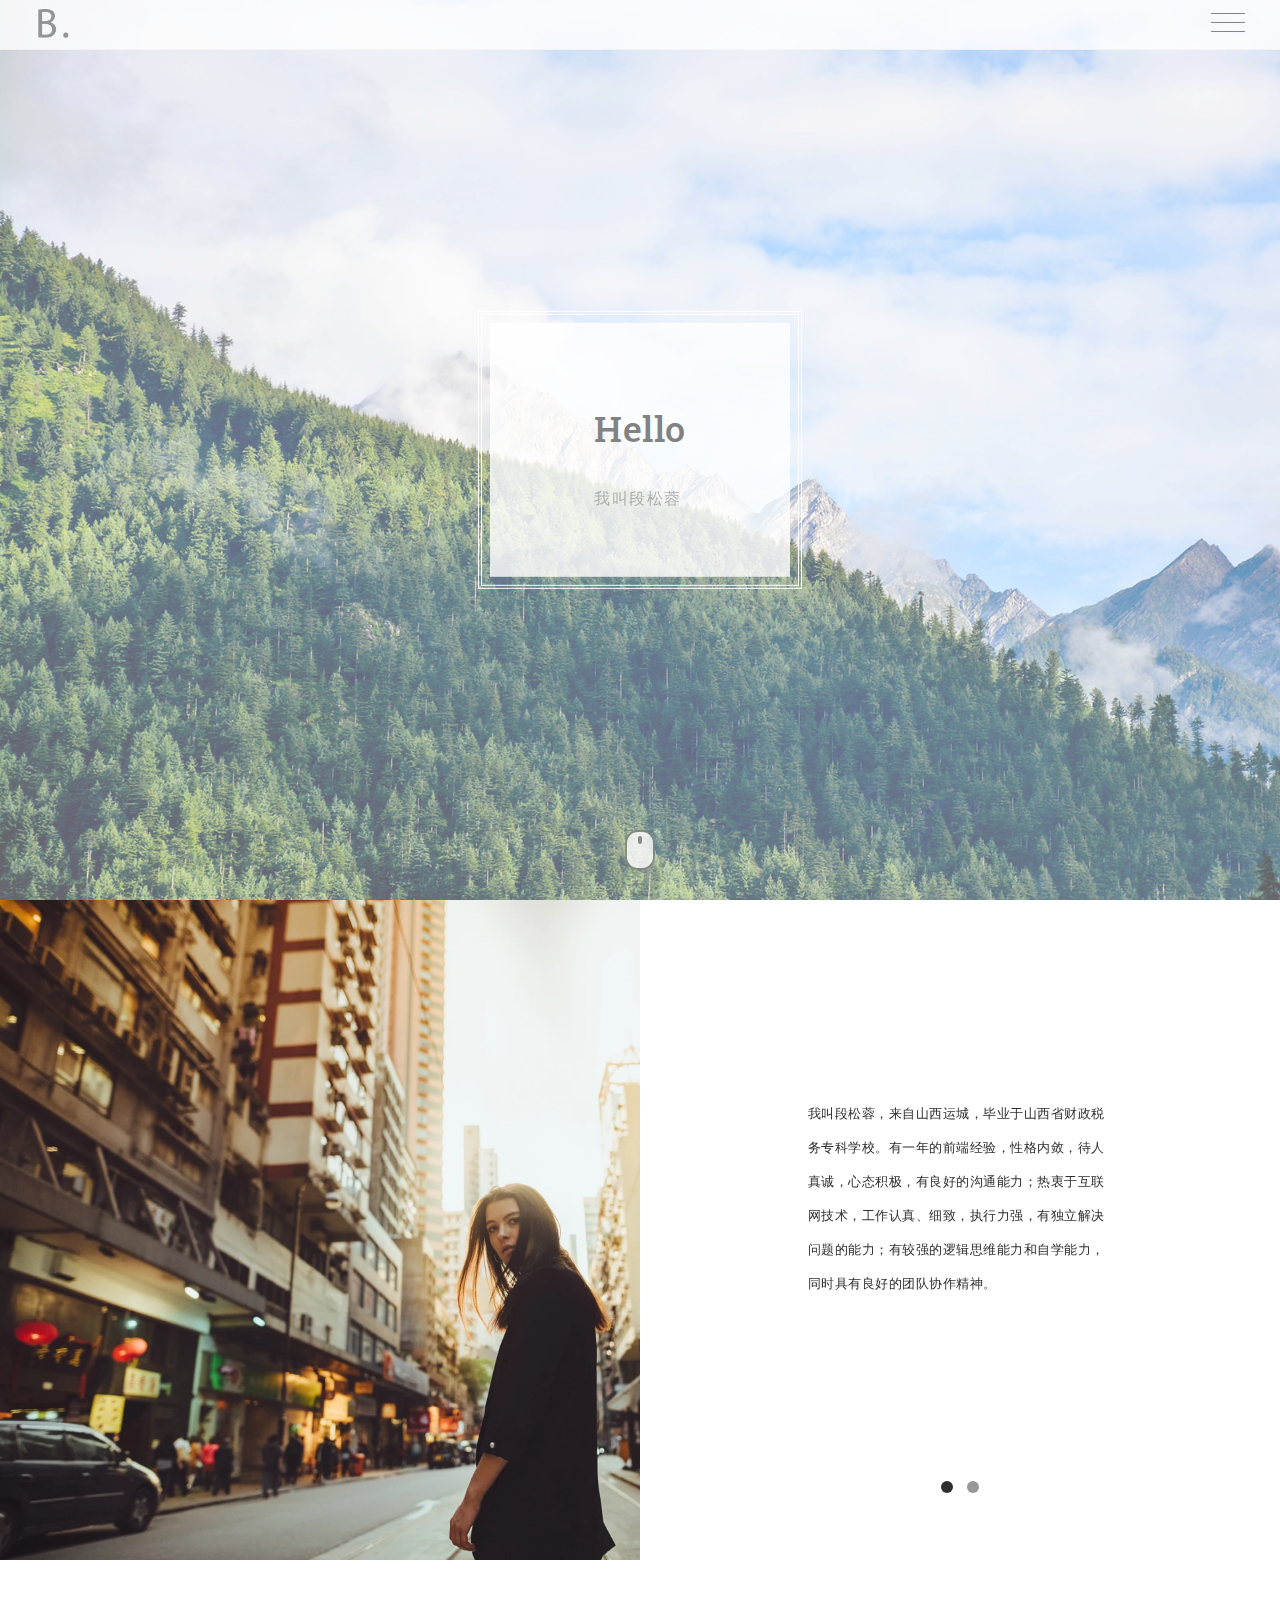
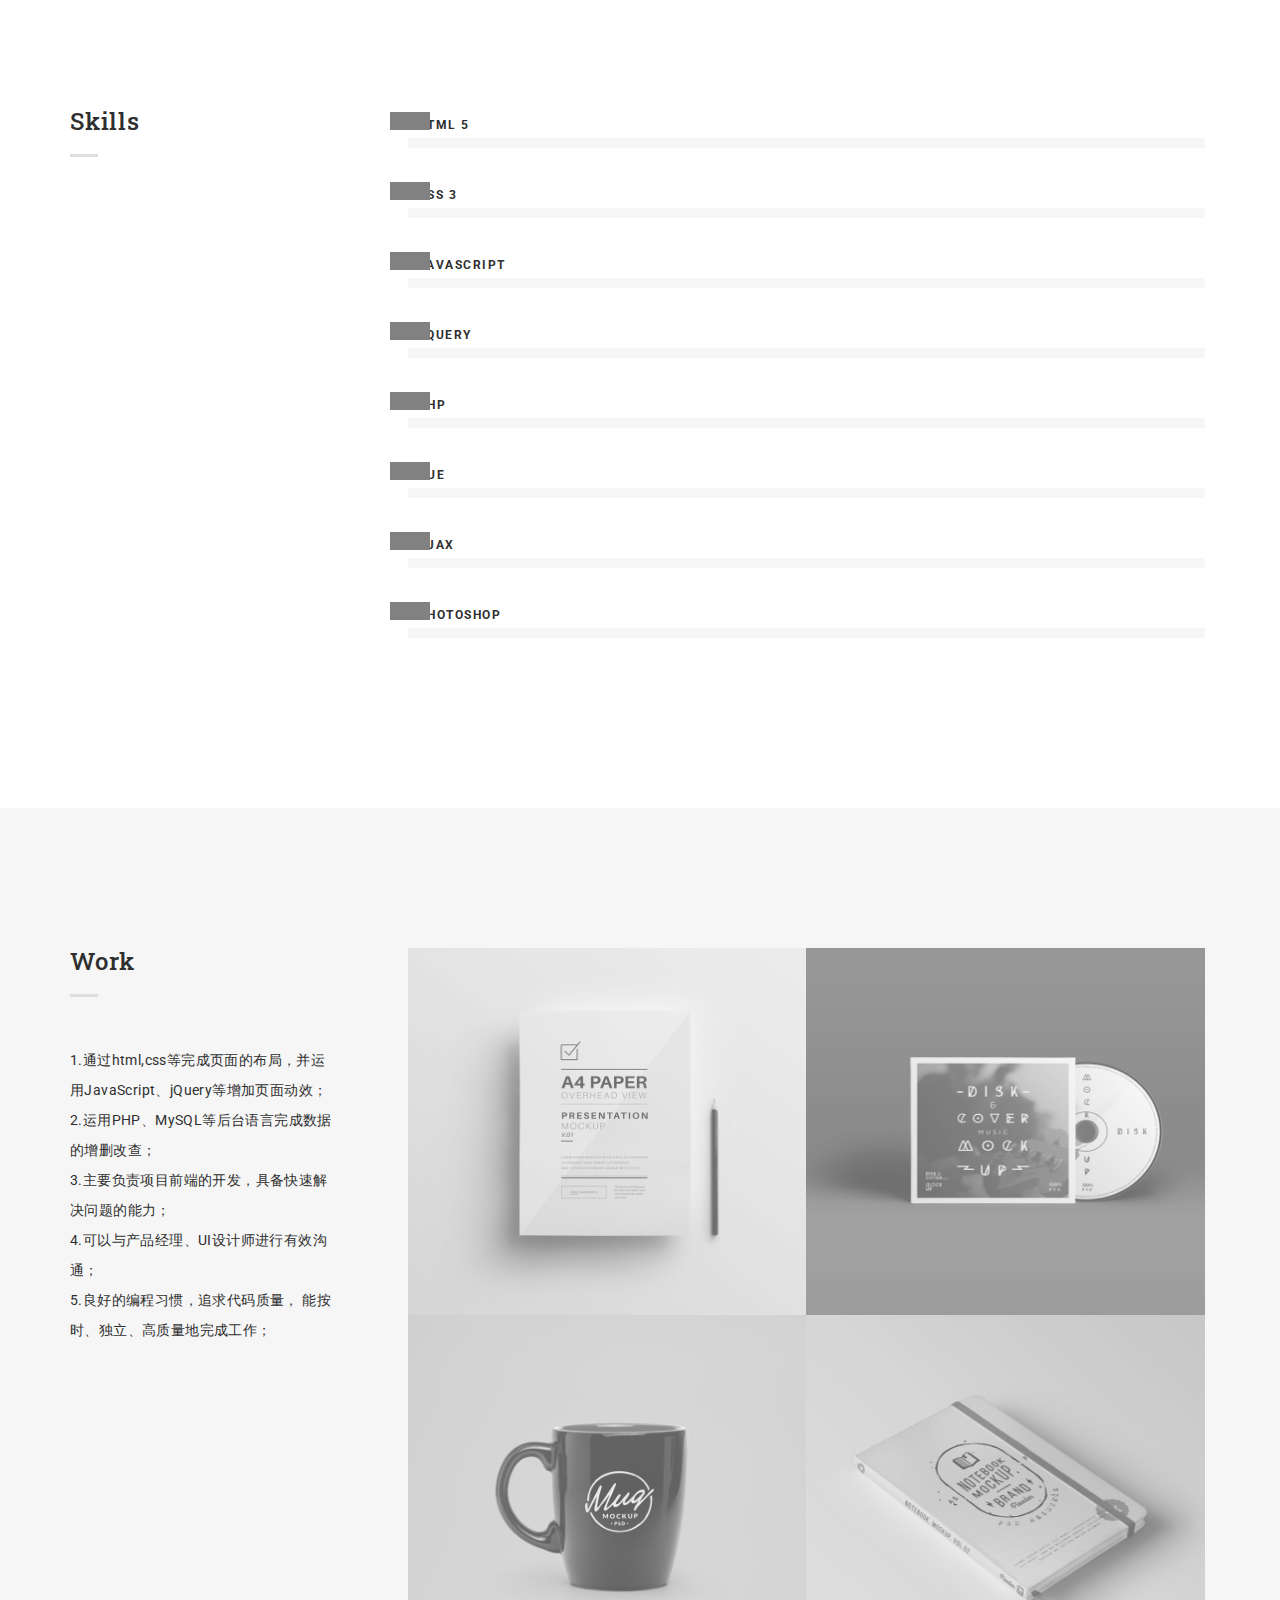
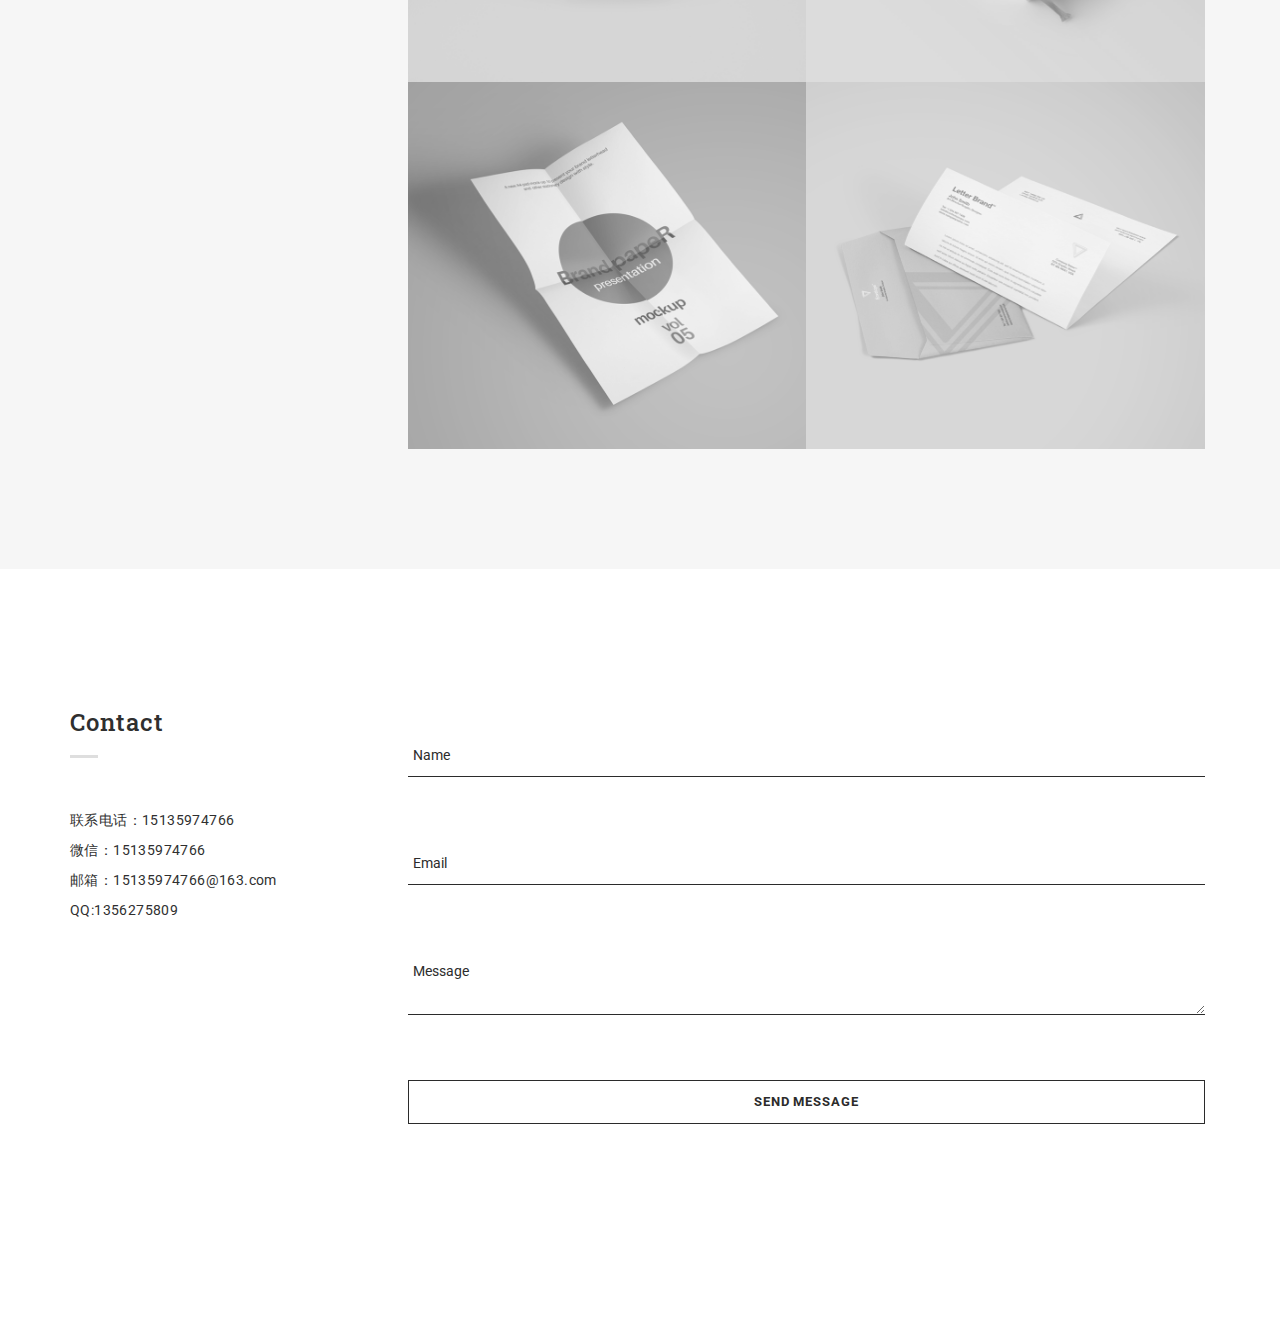
==== commit b51776b8: "Add files via upload" ====
--- a/index.html
+++ b/index.html
@@ -1,666 +1,396 @@
-<!DOCTYPE html>
-<html lang="en">
-<head>
-	<meta charset="UTF-8">
-	<title>grrenzhuye</title>
-	<link rel="stylesheet" href="css/bootstrap.css">
-	<link rel="stylesheet" href="css/index.css">
-	<link rel="stylesheet" href="css/public.css">
-</head>
-<body>
-	<!-- banner -->
-	<div id="top_nav">
-		<a href="#banner" class="nav_left">个人主页</a>
-		<div class="nav_right">
-			<a href="#about">个人信息</a>
-			<a href="#skills">技能评估</a>
-			<a href="#portfolio">作品介绍</a>
-			<a href="#contact">联系方式</a>
-		</div>
-	</div>
-	<div class="banner" id="banner">
-		<div class="container">
-			<div class="col-md-4 col-sm-6 col-xs-12 b-part1">
-				<img src="img/1.jpg" alt=" " />
-				<h1>段松蓉</h1>
-				<h2>全栈工程师</h2>
-			</div>
-			<div class="col-md-4 col-sm-6 col-xs-12 b-part2">
-				<h3>联系方式</h3>
-				<h4><a href="#" class="youxiang">1356275809@qq.com</a></h4>
-				<h4 class="agile">+15135974766</h4>
-				<h4>山西.运城</h4>
-			</div>
-			<div class="col-md-4 col-sm-6 col-xs-12 b-part3">
-				<h3>关注</h3>
-				<a href="" class="fa qq"><span>&#xe630;</span></a>
-				<a href="" class="fa weibo"><span>&#xe63e;</span></a>
-				<a href="" class="fa weixin"><span>&#xe66a;</span></a>
-				<div class="qq_erwei qq_erwei1">
-					<span>◆</span>
-					<img src="img/qq.jpg" alt="">
-				</div>
-				<div class="qq_erwei weibo_erwei">
-					<span>◆</span>
-					<img src="img/weibo.png" alt="">
-				</div>
-				<div class="qq_erwei weixin_erwei">
-					<span>◆</span>
-					<img src="img/weixin.png" alt="">
-				</div>
-			</div>
-			<div class="clearfix"></div>
-		</div>
-	</div>
-	<!-- banner结束 -->
-
-	<!--关于我-->
-	<div id="about" class="about">
-		<div class="container">
-			<h3 class="title">个人信息</h3>
-			<div class="col-md-8 about-left">
-				<p>我叫段松蓉，来自山西运城，现就读于山西省财政税务专科学校，将于今年7月毕业。因对代码感兴趣，所以选择做一名全栈工程师，开发更多让客户满意的网站。 我的业余爱好是喜欢看一些悬疑类型的书籍、喜欢听音乐。我的性格比较文静，性情温和，与同学相处融洽，有团队意识，做事比较细心，认真。同时，也是一个积极向上，不断进取的人。</p>
-				<p>通过这段时间的培训，可以熟练操作PS，会使用切图工具，在HTML、CSS方面，练习过一些项目，练习过小米官网与苏宁易购的布局。</p>
-			</div>
-			<div class="col-md-4 about-right">
-				<ul type="circle">
-					<h5>Awards</h5>
-					<li>Lorem ipsum dolor sit amet cingelit</li>
-					<li>Curabitur id metus rutrum convallis</li>
-					<li>Morbi dictum velit vitae porttitor</li>
-					<li>Fusce at metus id justo ullamcorper</li>
-				</ul>
-				<div class="clearfix"> </div>
-			</div>
-			<div class="clearfix"> </div>
-		</div>
-	</div>
-	<!--关于我结束-->
-
-	<!--技能开始-->
-	<div id="skills" class="skills">
-		<div class="container">
-			<h3 class="title title1 title2"> 技能评估</h3>
-				<div class="skills-info">
-				<div class="col-md-6 bar-grids">
-					<h6>WEB DESIGN  <span> 80% </span></h6>
-					<div class="progress">
-						<div class="progress-bar progress-bar-striped active" style="width: 80%">
-						</div>
-					</div>
-					<h6>UI DESIGN & DEVELOPER <span> 70% </span></h6>
-					<div class="progress">
-						<div class="progress-bar progress-bar-striped active" style="width: 70%">
-						</div>
-					</div>
-					<h6>HTML/CSS<span>90% </span></h6>
-					<div class="progress">
-						<div class="progress-bar progress-bar-striped active" style="width: 90%">
-						</div>
-					</div>
-					<h6>PHOTOSHOP <span> 75% </span></h6>
-					<div class="progress">
-						<div class="progress-bar progress-bar-striped active" style="width: 75%">
-						</div>
-					</div>
-				</div>
-				<div class="col-md-6 bar-grids">
-					<h6>PROJECT MANAGEMENT <span> 85% </span></h6>
-					<div class="progress">
-						<div class="progress-bar progress-bar-striped active" style="width: 85%">
-						</div>
-					</div>
-					<h6>SOCIAL MEDIA MARKETING<span> 95% </span></h6>
-					<div class="progress">
-						<div class="progress-bar progress-bar-striped active" style="width: 95%">
-						</div>
-					</div>
-					<h6>JavaScript<span>80% </span></h6>
-					<div class="progress">
-						<div class="progress-bar progress-bar-striped active" style="width: 80%">
-						</div>
-					</div>
-					<h6>PHP DESIGN<span> 60% </span></h6>
-					<div class="progress">
-						<div class="progress-bar progress-bar-striped active" style="width: 60%">
-						</div>
-					</div>
-				</div>
-				<div class="clearfix"> </div>
-			</div>	
-		</div>
-	</div>
-	<!--技能结束-->
-
-
-	<!--作品介绍-->
-	<div id="portfolio" class="portfolio">
-		<div id="container">
-			<h3 class="title title1">作品介绍</h3>
-			<div class="sap_tabs">			
-				<div id="horizontalTab" style="display: block; width: 100%; margin: 0px;">
-					<ul class="resp-tabs-list wow fadeInUp animated" data-wow-delay=".7s">
-						<li class="resp-tab-item active"><span>All</span></li>
-						<li class="resp-tab-item"><span>PhotoShop</span></li>
-						<li class="resp-tab-item"><span>Design</span></li>
-						<li class="resp-tab-item"><span>Html</span></li>				
-					</ul>	
-					<div class="clearfix"></div>
-					<div class="container container1 main active">
-						<div class="row">
-							<div class="goodlist">
-								<div class="col-md-4 col-sm-6">
-									<div class="content">
-										<div class="imgbox">
-											<div class="imginner">
-												<div class="mengban"></div>
-												<img src="img/zuopin1.jpg" alt="" class="img-responsive">
-												<h1>Html.Css布局</h1>
-												<h3>企业站--宜居</h3>
-												<a href="https://duansongrong.github.io/yiju/">&#xe631;</a>
-											</div>
-										</div>
-									</div>
-								</div>
-								<div class="col-md-4 col-sm-6">
-									<div class="content">
-										<div class="imgbox">
-											<div class="imginner">
-												<img src="img/zuopin2.jpg" alt="" class="img-responsive">
-												<div class="mengban"></div>
-												<h1>Html.Css布局</h1>
-												<h3>App--美丽时光</h3>
-												<a href="https://duansongrong.github.io/shopapp/">&#xe631;</a>
-											</div>
-										</div>
-									</div>
-								</div>
-								<div class="col-md-4 col-sm-6">
-									<div class="content">
-										<div class="imgbox">
-											<div class="imginner">
-												<img src="img/z15.jpg" alt="" class="img-responsive">
-												<div class="mengban"></div>
-												<h1>Html.Css布局</h1>
-												<h3>pc端--苏宁易购</h3>
-												<a href="https://duansongrong.github.io/suningshouye/">&#xe631;</a>
-											</div>
-										</div>
-									</div>
-								</div>
-								<div class="col-md-4 col-sm-6">
-									<div class="content">
-										<div class="imgbox">
-											<div class="imginner">
-												<img src="img/z14.jpg" alt="" class="img-responsive">
-												<div class="mengban"></div>
-												<h1>Html.Css布局</h1>
-												<h3>pc端--小米官网</h3>
-												<a href="https://duansongrong.github.io/xiaomi7/">&#xe631;</a>
-											</div>
-										</div>
-									</div>
-								</div>
-								<div class="col-md-4 col-sm-6">
-									<div class="content">
-										<div class="imgbox">
-											<div class="imginner">
-												<img src="img/z13.jpg" alt="" class="img-responsive">
-												<div class="mengban"></div>
-												<h1>Html.Css布局</h1>
-												<h3>pc端--天猫官网</h3>
-												<a href="https://duansongrong.github.io/tianmao/">&#xe631;</a>
-											</div>
-										</div>
-									</div>
-								</div>
-								<div class="col-md-4 col-sm-6">
-									<div class="content">
-										<div class="imgbox">
-											<div class="imginner">
-												<img src="img/geren.jpg" alt="" class="img-responsive">
-												<div class="mengban"></div>
-												<h1>Html.Css布局</h1>
-												<h3>响应式--个人主页</h3>
-												<a href="https://duansongrong.github.io/personal/">&#xe631;</a>
-											</div>
-										</div>
-									</div>
-								</div>
-								<div class="col-md-4 col-sm-6">
-									<div class="content">
-										<div class="imgbox">
-											<div class="imginner">
-												<img src="img/z18.jpg" alt="" class="img-responsive">
-												<div class="mengban"></div>
-												<h1>Html.Css布局</h1>
-												<h3>移动端--今日头条</h3>
-												<a href="https://duansongrong.github.io/jinritoutiao/">&#xe631;</a>
-											</div>
-										</div>
-									</div>
-								</div>
-								<div class="col-md-4 col-sm-6">
-									<div class="content">
-										<div class="imgbox">
-											<div class="imginner">
-												<img src="img/z19.jpg" alt="" class="img-responsive">
-												<div class="mengban"></div>
-												<h1>Html.Css布局</h1>
-												<h3>App--todolist</h3>
-												<a href="https://duansongrong.github.io/todo/">&#xe631;</a>
-											</div>
-										</div>
-									</div>
-								</div>
-								<div class="col-md-4 col-sm-6">
-									<div class="content">
-										<div class="imgbox">
-											<div class="imginner">
-												<img src="img/z20.jpg" alt="" class="img-responsive">
-												<div class="mengban"></div>
-												<h1>Html.Css布局</h1>
-												<h3>App--天气</h3>
-												<a href="https://duansongrong.github.io/weather2/">&#xe631;</a>
-											</div>
-										</div>
-									</div>
-								</div>
-							</div>
-						</div>
-					</div>
-					<div class="container container1 main">
-						<div class="row">
-							<div class="goodlist">
-								<div class="col-md-4 col-sm-6">
-									<div class="content">
-										<div class="imgbox">
-											<div class="imginner">
-												<img src="img/zuopin10.jpg" alt="" class="img-responsive">
-												<div class="mengban"></div>
-												<h1>PhotoShop</h1>
-												<h3>表情包</h3>
-											</div>
-										</div>
-									</div>
-								</div>
-								<div class="col-md-4 col-sm-6">
-									<div class="content">
-										<div class="imgbox">
-											<div class="imginner">
-												<img src="img/zuopin8.jpg" alt="" class="img-responsive">
-												<div class="mengban"></div>
-												<h1>PhotoShop</h1>
-												<h3>扁平icon</h3>
-											</div>
-										</div>
-									</div>
-								</div>
-								<div class="col-md-4 col-sm-6">
-									<div class="content">
-										<div class="imgbox">
-											<div class="imginner">
-												<img src="img/zuopin9.jpg" alt="" class="img-responsive">
-												<div class="mengban"></div>
-												<h1>PhotoShop</h1>
-												<h3>矢量图标</h3>
-											</div>
-										</div>
-									</div>
-								</div>
-								<div class="col-md-4 col-sm-6">
-									<div class="content">
-										<div class="imgbox">
-											<div class="imginner">
-												<img src="img/z11.jpg" alt="" class="img-responsive">
-												<div class="mengban"></div>
-												<h1>Html.Css布局</h1>
-												<h3>企业站--宜居</h3>
-											</div>
-										</div>
-									</div>
-								</div>
-								<div class="col-md-4 col-sm-6">
-									<div class="content">
-										<div class="imgbox">
-											<div class="imginner">
-												<img src="img/z12.jpg" alt="" class="img-responsive">
-												<div class="mengban"></div>
-												<h1>Html.Css布局</h1>
-												<h3>App--美丽时光</h3>
-											</div>
-										</div>
-									</div>
-								</div>
-								<div class="col-md-4 col-sm-6">
-									<div class="content">
-										<div class="imgbox">
-											<div class="imginner">
-												<img src="img/zuopin3.jpg" alt="" class="img-responsive">
-												<div class="mengban"></div>
-												<h1>Html.Css布局</h1>
-												<h3>pc端--苏宁易购</h3>
-											</div>
-										</div>
-									</div>
-								</div>
-								<div class="col-md-4 col-sm-6">
-									<div class="content">
-										<div class="imgbox">
-											<div class="imginner">
-												<img src="img/zuopin4.jpg" alt="" class="img-responsive">
-												<div class="mengban"></div>
-												<h1>Html.Css布局</h1>
-												<h3>pc端--小米官网</h3>
-											</div>
-										</div>
-									</div>
-								</div>
-								<div class="col-md-4 col-sm-6">
-									<div class="content">
-										<div class="imgbox">
-											<div class="imginner">
-												<img src="img/zuopin5.jpg" alt="" class="img-responsive">
-												<div class="mengban"></div>
-												<h1>界面设计</h1>
-												<h3>pc端--解馋坊</h3>
-											</div>
-										</div>
-									</div>
-								</div>
-								<div class="col-md-4 col-sm-6">
-									<div class="content">
-										<div class="imgbox">
-											<div class="imginner">
-												<img src="img/zuopin6.jpg" alt="" class="img-responsive">
-												<div class="mengban"></div>
-												<h1>界面设计</h1>
-												<h3>移动端--QQ音乐</h3>
-											</div>
-										</div>
-									</div>
-								</div>
-							</div>
-						</div>
-					</div>
-					<div class="container container1 main">
-						<div class="row">
-							<div class="goodlist active">
-								<div class="col-md-4 col-sm-6">
-									<div class="content">
-										<div class="imgbox">
-											<div class="imginner">
-												<img src="img/z16.jpg" alt="" class="img-responsive">
-												<div class="mengban"></div>
-												<h1>Html.Css布局</h1>
-												<h3>pc端--小米官网</h3>
-											</div>
-										</div>
-									</div>
-								</div>
-								<div class="col-md-4 col-sm-6">
-									<div class="content">
-										<div class="imgbox">
-											<div class="imginner">
-												<img src="img/zuopin5.jpg" alt="" class="img-responsive">
-												<div class="mengban"></div>
-												<h1>界面设计</h1>
-												<h3>pc端--解馋坊</h3>
-											</div>
-										</div>
-									</div>
-								</div>
-								<div class="col-md-4 col-sm-6">
-									<div class="content">
-										<div class="imgbox">
-											<div class="imginner">
-												<img src="img/zuopin6.jpg" alt="" class="img-responsive">
-												<div class="mengban"></div>
-												<h1>界面设计</h1>
-												<h3>移动端--QQ音乐</h3>
-											</div>
-										</div>
-									</div>
-								</div>
-								<div class="col-md-4 col-sm-6">
-									<div class="content">
-										<div class="imgbox">
-											<div class="imginner">
-												<img src="img/zuopin10.jpg" alt="" class="img-responsive">
-												<div class="mengban"></div>
-												<h1>PhotoShop</h1>
-												<h3>表情包</h3>
-											</div>
-										</div>
-									</div>
-								</div>
-								<div class="col-md-4 col-sm-6">
-									<div class="content">
-										<div class="imgbox">
-											<div class="imginner">
-												<img src="img/zuopin8.jpg" alt="" class="img-responsive">
-												<div class="mengban"></div>
-												<h1>PhotoShop</h1>
-												<h3>扁平icon</h3>
-											</div>
-										</div>
-									</div>
-								</div>
-								<div class="col-md-4 col-sm-6">
-									<div class="content">
-										<div class="imgbox">
-											<div class="imginner">
-												<img src="img/zuopin9.jpg" alt="" class="img-responsive">
-												<div class="mengban"></div>
-												<h1>PhotoShop</h1>
-												<h3>矢量图标</h3>
-											</div>
-										</div>
-									</div>
-								</div>
-								<div class="col-md-4 col-sm-6">
-									<div class="content">
-										<div class="imgbox">
-											<div class="imginner">
-												<img src="img/zuopin1.jpg" alt="" class="img-responsive">
-												<div class="mengban"></div>
-												<h1>Html.Css布局</h1>
-												<h3>企业站--宜居</h3>
-											</div>
-										</div>
-									</div>
-								</div>
-								<div class="col-md-4 col-sm-6">
-									<div class="content">
-										<div class="imgbox">
-											<div class="imginner">
-												<img src="img/zuopin2.jpg" alt="" class="img-responsive">
-												<div class="mengban"></div>
-												<h1>Html.Css布局</h1>
-												<h3>App--美丽时光</h3>
-											</div>
-										</div>
-									</div>
-								</div>
-								<div class="col-md-4 col-sm-6">
-									<div class="content">
-										<div class="imgbox">
-											<div class="imginner">
-												<img src="img/z17.jpg" alt="" class="img-responsive">
-												<div class="mengban"></div>
-												<h1>Html.Css布局</h1>
-												<h3>pc端--苏宁易购</h3>
-											</div>
-										</div>
-									</div>
-								</div>
-							</div>
-						</div>
-					</div>
-					<div class="container container1 main">
-						<div class="row">
-							<div class="goodlist">
-								<div class="col-md-4 col-sm-6">
-									<div class="content">
-										<div class="imgbox">
-											<div class="imginner">
-												<div class="mengban"></div>
-												<img src="img/zuopin1.jpg" alt="" class="img-responsive">
-												<h1>Html.Css布局</h1>
-												<h3>企业站--宜居</h3>
-												<a href="https://duansongrong.github.io/yiju/">&#xe631;</a>
-											</div>
-										</div>
-									</div>
-								</div>
-								<div class="col-md-4 col-sm-6">
-									<div class="content">
-										<div class="imgbox">
-											<div class="imginner">
-												<img src="img/zuopin2.jpg" alt="" class="img-responsive">
-												<div class="mengban"></div>
-												<h1>Html.Css布局</h1>
-												<h3>App--美丽时光</h3>
-												<a href="https://duansongrong.github.io/shopapp/">&#xe631;</a>
-											</div>
-										</div>
-									</div>
-								</div>
-								<div class="col-md-4 col-sm-6">
-									<div class="content">
-										<div class="imgbox">
-											<div class="imginner">
-												<img src="img/z15.jpg" alt="" class="img-responsive">
-												<div class="mengban"></div>
-												<h1>Html.Css布局</h1>
-												<h3>pc端--苏宁易购</h3>
-												<a href="https://duansongrong.github.io/suningshouye/">&#xe631;</a>
-											</div>
-										</div>
-									</div>
-								</div>
-								<div class="col-md-4 col-sm-6">
-									<div class="content">
-										<div class="imgbox">
-											<div class="imginner">
-												<img src="img/z14.jpg" alt="" class="img-responsive">
-												<div class="mengban"></div>
-												<h1>Html.Css布局</h1>
-												<h3>pc端--小米官网</h3>
-												<a href="https://duansongrong.github.io/xiaomi7/">&#xe631;</a>
-											</div>
-										</div>
-									</div>
-								</div>
-								<div class="col-md-4 col-sm-6">
-									<div class="content">
-										<div class="imgbox">
-											<div class="imginner">
-												<img src="img/z13.jpg" alt="" class="img-responsive">
-												<div class="mengban"></div>
-												<h1>Html.Css布局</h1>
-												<h3>pc端--天猫官网</h3>
-												<a href="https://duansongrong.github.io/tianmao/">&#xe631;</a>
-											</div>
-										</div>
-									</div>
-								</div>
-								<div class="col-md-4 col-sm-6">
-									<div class="content">
-										<div class="imgbox">
-											<div class="imginner">
-												<img src="img/geren.jpg" alt="" class="img-responsive">
-												<div class="mengban"></div>
-												<h1>Html.Css布局</h1>
-												<h3>响应式--个人主页</h3>
-												<a href="https://duansongrong.github.io/personal/">&#xe631;</a>
-											</div>
-										</div>
-									</div>
-								</div>
-								<div class="col-md-4 col-sm-6">
-									<div class="content">
-										<div class="imgbox">
-											<div class="imginner">
-												<img src="img/zuopin10.jpg" alt="" class="img-responsive">
-												<div class="mengban"></div>
-												<h1>PhotoShop</h1>
-												<h3>表情包</h3>
-											</div>
-										</div>
-									</div>
-								</div>
-								<div class="col-md-4 col-sm-6">
-									<div class="content">
-										<div class="imgbox">
-											<div class="imginner">
-												<img src="img/zuopin8.jpg" alt="" class="img-responsive">
-												<div class="mengban"></div>
-												<h1>PhotoShop</h1>
-												<h3>扁平icon</h3>
-											</div>
-										</div>
-									</div>
-								</div>
-								<div class="col-md-4 col-sm-6">
-									<div class="content">
-										<div class="imgbox">
-											<div class="imginner">
-												<img src="img/zuopin9.jpg" alt="" class="img-responsive">
-												<div class="mengban"></div>
-												<h1>PhotoShop</h1>
-												<h3>矢量图标</h3>
-											</div>
-										</div>
-									</div>
-								</div>
-							</div>
-						</div>
-					</div>
-				</div>
-			</div>
-		
-		</div>
-	</div>
-	<!--作品介绍结束-->
-
-
-	<!--联系方式开始-->
-	<div id="contact" class="contact">
-		<div class="container">
-			<h3 class="title title1">联系方式</h3>
-			<div class="col-md-4 c-w3l">
-				<i class="fa fa-map-marker" aria-hidden="true"></i>
-				<h4>家庭住址：</h4>
-				<h4>山西.运城.稷山</h4>
-			</div>
-			<div class="col-md-4 c-w3l c-mail">
-				<i class="fa fa-envelope" aria-hidden="true"></i>
-				<h4>Email：</h4>
-				<h4><a href="mailto:info@example.com">1356275809@qq.com</a></h4>
-			</div>
-			<div class="col-md-4 c-w3l c-phn">
-				<i class="fa fa-phone" aria-hidden="true"></i>
-				<h4>联系电话：</h4>
-				<h4>+15135974766</h4>
-			</div>
-			<div class="clearfix"></div>
-			<form action="#" method="post">
-				<input type="text" name="name" class="name" placeholder="姓名" required="">
-				<input type="text" name="email" class="email" placeholder="Email" required="">
-				<textarea  name="your message" placeholder="您的留言……"  required=""></textarea>
-				<input type="submit" value="提&nbsp;&nbsp;交">
-			</form>
-		</div>
-	</div>
-	<!--联系方式结束-->
-
-	<!--footer-->
-	<!--<div class="footer-agileinfo">-->
-		<!--<p> &copy; 2016 Curriculum vitae. All Rights Reserved</p>-->
-	<!--</div>-->
-<!--//footer-->
-	<div class="totop"><span>&#xe632;</span></div>
-</body>
-<script src="js/index.js"></script>
+<!DOCTYPE html>
+<html lang="en">
+  <head>
+    <meta charset="utf-8">
+    <title>EN - One Page Personal</title>
+    <meta content="IE=edge" http-equiv="X-UA-Compatible">
+    <meta content="width=device-width, initial-scale=1" name="viewport">
+    <meta content="Bodo - Simple One Page Personal" name="description">
+    <meta content="BdgPixel" name="author">
+    <!--Fav-->
+    <link href="images/favicon.ico" rel="shortcut icon">
+    
+    <!--styles-->
+    <link href="css/bootstrap.min.css" rel="stylesheet">
+    <link href="css/owl.carousel.css" rel="stylesheet">
+    <link href="css/owl.theme.css" rel="stylesheet">
+    <link href="css/magnific-popup.css" rel="stylesheet">
+    <link href="css/style.css" rel="stylesheet">
+    <link href="css/responsive.css" rel="stylesheet">
+    
+    <!--fonts google-->
+    <link href='https://fonts.googleapis.com/css?family=Roboto+Slab:400,700' rel='stylesheet' type='text/css'>
+    <link href='https://fonts.googleapis.com/css?family=Roboto:400,300,500,700' rel='stylesheet' type='text/css'>
+    
+    <!--[if lt IE 9]>
+       <script type="text/javascript" src="js/html5shiv.min.js"></script>
+    <![endif]-->
+  </head>
+  <body>
+    <!--PRELOADER-->
+    <div id="preloader">
+      <div id="status">
+        <img alt="logo" src="images/logo-big.png">
+      </div>
+    </div>
+    <!--/.PRELOADER END-->
+
+    <!--HEADER -->
+    <div class="header">
+      <div class="for-sticky">
+        <!--LOGO-->
+        <div class="col-md-2 col-xs-6 logo">
+          <a href="index.html"><img alt="logo" class="logo-nav" src="images/logo.png"></a>
+        </div>
+        <!--/.LOGO END-->
+      </div>
+      <div class="menu-wrap">
+        <nav class="menu">
+          <div class="menu-list">
+            <a data-scroll="" href="#home" class="active">
+              <span>主页</span>
+            </a>
+            <a data-scroll="" href="#about">
+              <span>关于我</span>
+            </a>
+            <a data-scroll="" href="#skill">
+              <span>技能介绍</span>
+            </a>
+            <a data-scroll="" href="#work">
+              <span>项目经验</span>
+            </a>
+            <a data-scroll="" href="#contact">
+              <span>联系我</span>
+            </a>
+          </div>
+        </nav>
+        <button class="close-button" id="close-button">Close Menu</button>
+      </div>
+      <button class="menu-button" id="open-button">
+        <span></span>
+        <span></span>
+        <span></span>
+      </button><!--/.for-sticky-->
+    </div>
+    <!--/.HEADER END-->
+    
+    <!--CONTENT WRAP-->
+    <div class="content-wrap">
+      <!--CONTENT-->
+      <div class="content">
+        <!--HOME-->
+        <section id="home">
+          <div class="container">
+            <div class="row">
+              <div class="wrap-hero-content">
+                  <div class="hero-content">
+                    <h1>Hello</h1>
+                    <br>
+                    <span class="typed"></span>
+                  </div>
+              </div>
+              <div class="mouse-icon margin-20">
+                <div class="scroll"></div>
+              </div>
+            </div>
+          </div>
+        </section>
+        <!--/.HOME END-->
+
+        <!--ABOUT-->
+        <section id="about">
+          <div class="col-md-6 col-xs-12 no-pad">
+            <div class="bg-about"></div>
+          </div>
+          <div class="col-md-6 col-sm-12 col-xs-12 white-col">
+            <div class="row">
+              <!--OWL CAROUSEL2-->
+              <div class="owl-carousel2">
+                <div class="col-md-12">
+                  <div class="wrap-about">
+                    <div class="w-content">
+                      <p class="head-about">
+                        我叫段松蓉，来自山西运城，毕业于山西省财政税务专科学校。有一年的前端经验，性格内敛，待人真诚，心态积极，有良好的沟通能力；热衷于互联网技术，工作认真、细致，执行力强，有独立解决问题的能力；有较强的逻辑思维能力和自学能力，同时具有良好的团队协作精神。
+                      </p>
+
+                    </div>
+                  </div>
+                </div>
+
+                <div class="col-md-12 col-sm-12 col-xs-12 white-col">
+                  <div class="row">
+                    <div class="col-md-8 col-md-offset-2 col-sm-8 col-sm-offset-2 col-xs-12">
+                      <div class="wrap-about">
+                        <table class="w-content">
+                          <tr>
+                            <td class="title">Name </td>
+                            <td class="break">:</td>
+                            <td> 段松蓉</td>
+                          </tr>
+                          <tr>
+                            <td class="title">Phone </td>
+                            <td class="break">:</td>
+                            <td> +15135974766</td>
+                          </tr>
+                          <tr>
+                            <td class="title">Email </td>
+                            <td class="break">:</td>
+                            <td>15135974766@163.com</td>
+                          </tr>
+                          <tr>
+                            <td class="title">Address </td>
+                            <td class="break">:</td>
+                            <td>长沙天心区</td>
+                          </tr>
+                          <tr>
+                            <td class="title">hobby </td>
+                            <td class="break">:</td>
+                            <td> 跑步，看书</td>
+                          </tr>
+                        </table>
+                      </div>
+                    </div>
+                  </div>
+                </div>
+              </div>
+              <!--/.OWL CAROUSEL2 END-->
+            </div>
+          </div>
+        </section>
+        <!--/.ABOUT END-->
+
+        <!--SKILLS-->
+        <section class="white-bg" id="skill">
+          <div class="container">
+            <div class="row">
+              <div class="col-md-3">
+                <h3 class="title-small">
+                  <span>Skills</span>
+                </h3>
+
+              </div>
+              <div class="col-md-9 content-right">
+                <!--SKILLST-->
+                <div class="skillst">
+                  <div class="skillbar" data-percent="90%">
+                    <div class="title head-sm">
+                      HTML 5
+                    </div>
+                    <div class="count-bar">
+                      <div class="count"></div>
+                    </div>
+                  </div>
+                  <div class="skillbar" data-percent="91%">
+                    <div class="title head-sm">
+                      CSS 3
+                    </div>
+                    <div class="count-bar">
+                      <div class="count"></div>
+                    </div>
+                  </div>
+                  <div class="skillbar" data-percent="80%">
+                    <div class="title head-sm">
+                      JavaScript
+                    </div>
+                    <div class="count-bar">
+                      <div class="count"></div>
+                    </div>
+                  </div>
+                  <div class="skillbar" data-percent="75%">
+                    <div class="title head-sm">
+                      jQuery
+                    </div>
+                    <div class="count-bar">
+                      <div class="count"></div>
+                    </div>
+                  </div>
+                  <div class="skillbar" data-percent="63%">
+                    <div class="title head-sm">
+                      PHP
+                    </div>
+                    <div class="count-bar">
+                      <div class="count"></div>
+                    </div>
+                  </div>
+                  <div class="skillbar" data-percent="63%">
+                    <div class="title head-sm">
+                      Vue
+                    </div>
+                    <div class="count-bar">
+                      <div class="count"></div>
+                    </div>
+                  </div>
+                  <div class="skillbar" data-percent="63%">
+                    <div class="title head-sm">
+                      AJAX
+                    </div>
+                    <div class="count-bar">
+                      <div class="count"></div>
+                    </div>
+                  </div>
+                  <div class="skillbar" data-percent="60%">
+                    <div class="title head-sm">
+                      Photoshop
+                    </div>
+                    <div class="count-bar">
+                      <div class="count"></div>
+                    </div>
+                  </div>
+                </div>
+                <!--/.SKILLST END-->
+              </div>
+            </div>
+          </div>
+        </section>
+        <!--/.SKILLS END-->
+
+        <!--WORK-->
+        <section class="grey-bg mar-tm-10" id="work">
+          <div class="container">
+            <div class="row">
+              <div class="col-md-3">
+                <h3 class="title-small">
+                  <span>Work</span>
+                </h3>
+                <p class="content-detail">
+                  1.通过html,css等完成页面的布局，并运用JavaScript、jQuery等增加页面动效；<br>
+                  2.运用PHP、MySQL等后台语言完成数据的增删改查；<br>
+                  3.主要负责项目前端的开发，具备快速解决问题的能力；<br>
+                  4.可以与产品经理、UI设计师进行有效沟通；<br>
+                  5.良好的编程习惯，追求代码质量， 能按时、独立、高质量地完成工作；
+                </p>
+              </div>
+              <div class="col-md-9 content-right">
+                <!--PORTFOLIO IMAGE-->
+                <ul class="portfolio-image">
+                  <li class="col-md-6">
+                    <a href=""><img alt="image" src="images/bw-1.png">
+                      <div class="decription-wrap">
+                        <div class="image-bg">
+                           <p class="desc">饭立达App</p>
+                        </div>
+
+                      </div>
+                    </a>
+                  </li>
+                  <li class="col-md-6">
+                    <a href="http://39.105.133.220/mvc/index.php"><img alt="image" src="images/bw-2.png">
+                      <div class="decription-wrap">
+                        <div class="image-bg">
+                          <p class="desc">
+                            美丽时光App
+                          </p>
+                        </div>
+                      </div>
+                    </a>
+                  </li>
+                  <li class="col-md-6">
+                    <a href="http://39.105.133.220/web/index/index.php"><img alt="image" src="images/bw-3.png">
+                      <div class="decription-wrap">
+                        <div class="image-bg">
+                          <p class="desc">
+                            百亚家居
+                          </p>
+                        </div>
+                      </div>
+                    </a>
+                  </li>
+                  <li class="col-md-6">
+                    <a href=""><img alt="image" src="images/bw-4.png">
+                      <div class="decription-wrap">
+                        <div class="image-bg">
+                          <p class="desc">
+                            新闻App
+                          </p>
+                        </div>
+                      </div>
+                    </a>
+                  </li>
+                  <li class="col-md-6">
+                    <a href="https://duansongrong.github.io/todo/"><img alt="image" src="images/bw-5.png">
+                      <div class="decription-wrap">
+                        <div class="image-bg">
+                          <p class="desc">
+                            TODO
+                          </p>  
+                        </div>
+                      </div>
+                    </a>
+                  </li>
+                  <li class="col-md-6">
+                    <a href="https://huangjiajia888.github.io/project/"><img alt="image" src="images/bw-6.png">
+                      <div class="decription-wrap">
+                        <div class="image-bg">
+                          <p class="desc">
+                            精准扶贫
+                          </p>
+                        </div>
+                      </div>
+                    </a>
+                  </li>
+                </ul>
+                <!--/.PORTFOLIO IMAGE END-->
+              </div>
+            </div>
+          </div>
+        </section>
+        <!--/.WORK END-->
+
+
+        <!--CONTACT-->
+        <section id="contact" class="white-bg">
+          <div class="container">
+            <div class="row">
+              <div class="col-md-3">
+                <h3 class="title-small">
+                  <span>Contact</span>
+                </h3>
+                <p class="content-detail">
+                  联系电话：15135974766
+                  <br>
+                  微信：15135974766
+                  <br>
+                  邮箱：15135974766@163.com
+                  <br>
+                  QQ:1356275809
+                </p>
+
+              </div>
+              <div class="col-md-9 content-right">
+                <form>
+                  <div class="group">
+                    <input required="" type="text"><span class="highlight"></span><span class="bar"></span><label>Name</label>
+                  </div>
+                  <div class="group">
+                    <input required="" type="email"><span class="highlight"></span><span class="bar"></span><label>Email</label>
+                  </div>
+                  <div class="group">
+                    <textarea required=""></textarea><span class="highlight"></span><span class="bar"></span><label>Message</label>
+                  </div>
+                  <input id="sendMessage" name="sendMessage" type="submit" value="Send Message">
+                </form>
+              </div>
+            </div>
+          </div>
+        </section>
+        <!--/.CONTACT END-->
+
+      <!--/.CONTENT END-->
+      </div>
+    <!--/.CONTENT-WRAP END-->
+    </div>
+    
+
+    <script src="js/jquery-1.9.1.min.js" type="text/javascript"></script>
+    <script src="js/jquery.appear.js" type="text/javascript"></script>
+    <script src="js/bootstrap.min.js" type="text/javascript"></script>
+    <script src="js/classie.js" type="text/javascript"></script>
+    <script src="js/owl.carousel.min.js" type="text/javascript"></script>
+    <script src="js/jquery.magnific-popup.min.js" type="text/javascript"></script>
+    <script src="js/masonry.pkgd.min.js" type="text/javascript"></script>
+    <script src="js/masonry.js" type="text/javascript"></script>
+    <script src="js/smooth-scroll.min.js" type="text/javascript"></script>
+    <script src="js/typed.js" type="text/javascript"></script>
+    <script src="js/main.js" type="text/javascript"></script>
+  </body>
 </html>--- a/css/style.css
+++ b/css/style.css
@@ -0,0 +1,1241 @@
+
+/*-----------------------------------------1) General--------------------------------------------------*/
+@font-face {
+  font-family: 'Glyphter';
+  src: url('../fonts/Glyphter.eot');
+  src: url('../fonts/Glyphter?#iefix') format('embedded-opentype'), url('../fonts/Glyphter.woff') format('woff'), url('../fonts/Glyphter.ttf') format('truetype'), url('../fonts/Glyphter.svg#Glyphter') format('svg');
+  font-weight: normal;
+  font-style: normal;
+}
+*,
+*:after,
+*:before {
+  -webkit-box-sizing: border-box;
+  -moz-box-sizing: border-box;
+  -ms-box-sizing: border-box;
+  box-sizing: border-box;
+}
+body,
+html {
+  left: 0;
+  top: 0;
+  margin: 0px;
+  padding: 0px;
+  overflow-x: hidden;
+  font-family: 'Roboto', sans-serif;
+  height: 100%;
+  width: 100%;
+}
+body {
+  color: #2f2f2f;
+  font-size: 16px;
+  line-height: 1.7;
+  background-color: #fff;
+}
+a {
+  color: #2f2f2f;
+  text-decoration: none;
+  transition: ease .6s;
+  -webkit-transition: ease .6s;
+  -moz-transition: ease .6s;
+  -o-transition: ease .6s;
+  -ms-transition: ease .6s;
+}
+a:hover {
+  text-decoration: none;
+  color: #818181;
+}
+a:focus {
+  outline: none;
+  color: #999999;
+  text-decoration: none;
+}
+iframe {
+  border: none;
+  width: 100%;
+}
+img { max-width: 100%; }
+*:focus {
+  outline: none;
+}
+.copyrights{
+	text-indent:-9999px;
+	height:0;
+	line-height:0;
+	font-size:0;
+	overflow:hidden;
+}
+/*----------------------------------------- 2) Preloader --------------------------------------------------*/
+#preloader {
+  position: fixed;
+  top: 0;
+  left: 0;
+  right: 0;
+  bottom: 0;
+  background-color: #fff;
+  z-index: 999999;
+}
+#status {
+  width: 200px;
+  height: 200px;
+  position: absolute;
+  left: 50%;
+  top: 50%;
+  background-image: url(../images/loader.gif);
+  background-repeat: no-repeat;
+  background-position: center center;
+  text-align: center;
+  margin: -40px 0 0 -100px;
+}
+#status img {
+  text-align: center;
+  margin-top: -80px;
+}
+
+/*----------------------------------------- 3) Helper --------------------------------------------------*/
+.no-pad {padding: 0 !important; margin: 0 !important;}
+.pad-80 {padding-top: 80px;}
+.mar-t-50{margin-top: 50px !important;}
+.mar-tm-10{ margin-top: -10px;}
+
+.white-col{
+  background: #ffffff;
+  padding: none;
+}
+
+/*---- span -----*/
+.title-small span { position: relative;}
+.title-small span:after {
+  content: "";
+  position: absolute;
+  bottom: -20px;
+  height: 3px;
+  background: #DEDEDE;
+  width: 28px;
+  left: 0;
+}
+.title-small-center span {position: relative;}
+.title-small-center span:after {
+  content: "";
+  display: block;
+  margin: 0 auto;
+  margin-top: 20px;
+  height: 3px;
+  background: #DEDEDE;
+  width: 28px;
+  left: 0;
+}
+/*----- background ------*/
+.grey-bg {
+  background: #f6f6f6;
+  padding: 120px 0;
+  display: block;
+}
+.white-bg {
+  background: #ffffff;
+  padding: 120px 0;
+  display: block;
+}
+/*-------- content --------*/
+.content-detail {
+  font-weight: 400;
+  margin-top: 70px;
+  line-height: 30px;
+  font-size: 14px;
+  letter-spacing: 0.4px;
+}
+.content-details {
+  font-weight: 400;
+  margin-top: 40px;
+  line-height: 30px;
+  font-size: 14px;
+}
+.pad-bottom {
+  padding-bottom: 80px;
+}
+.text-detail {
+  margin-top: 30px;
+  color: #5f5f5f;
+}
+
+.listing-item{
+  list-style: none;
+  display: inline-block;
+  width: 100%;
+  padding: 0;
+  margin: 0;
+}
+
+/*----------------------------------------- 4) Header --------------------------------------------------*/
+.header {
+  width: 100%;
+  z-index: 9999;
+}
+.for-sticky {
+  position: fixed;
+  z-index: -1;
+  bottom: 0;
+  width: 100%;
+  height: 50px;
+  opacity: 0.8;
+  z-index: 1;
+  top: 0;
+  left: 0;
+  border-bottom: 1px solid #f1f1f1;
+  display: block;
+  padding: 0px 15px 5px 15px;
+  background: #ffffff;
+  -webkit-transition: all 0.3s;
+  -moz-transition: all 0.3s;
+  -ms-transition: all 0.3s;
+  -o-transition: all 0.3s;
+  transition: all 0.3s;
+}
+.logo-nav {
+  padding: 6px 0 10px 0;
+  -webkit-transition: all 0.3s;
+  -moz-transition: all 0.3s;
+  -ms-transition: all 0.3s;
+  -o-transition: all 0.3s;
+  transition: all 0.3s;
+  width: 45px;
+  display: block;
+}
+.opacity-nav {
+  opacity: 0.8;
+  z-index: 2;
+}
+/*----------- panel ----------*/
+.content-wrap {
+  -webkit-overflow-scrolling: touch;
+  height: 100%;
+  width: 100%;
+}
+.content {
+  position: absolute;
+  width: 100%;
+  height: 100%;
+}
+.content::before {
+  position: fixed;
+  top: 0;
+  left: 0;
+  z-index: 10;
+  width: 100%;
+  height: 100%;
+  background: rgba(0, 0, 0, 0.3);
+  content: '';
+  opacity: 0;
+  -webkit-transform: translate3d(100%, 0, 0);
+  transform: translate3d(100%, 0, 0);
+  -webkit-transition: opacity 0.4s, -webkit-transform 0s 0.4s;
+  transition: opacity 0.4s, transform 0s 0.4s;
+  -webkit-transition-timing-function: cubic-bezier(0.7, 0, 0.3, 1);
+  transition-timing-function: cubic-bezier(0.7, 0, 0.3, 1);
+}
+/* Menu Button */
+.menu-button {
+  width: 34px;
+  height: 45px;
+  position: fixed;
+  right: 0;
+  margin-top: 13px;
+  margin-right: 35px;
+  z-index: 1000;
+  padding: 0;
+  cursor: pointer;
+  background: transparent;
+  border: none;
+}
+.menu-button span {
+  display: block;
+  position: absolute;
+  height: 1px;
+  width: 100%;
+  background: #2f2f2f;
+  border-radius: 9px;
+  opacity: 1;
+  left: 0;
+}
+.menu-button span:nth-child(1) {top: 0px;}
+
+.menu-button span:nth-child(2) {top: 9px;}
+
+.menu-button span:nth-child(3) {top: 18px;}
+.menu-button:hover {opacity: 0.6;}
+/* Close Button */
+.close-button {
+  width: 1em;
+  height: 1em;
+  position: absolute;
+  right: 1em;
+  top: 1em;
+  overflow: hidden;
+  text-indent: 1em;
+  font-size: 0.75em;
+  border: none;
+  background: transparent;
+  color: transparent;
+}
+.close-button::before,
+.close-button::after {
+  content: '';
+  position: absolute;
+  width: 3px;
+  height: 100%;
+  top: 0;
+  left: 50%;
+  background: #bdc3c7;
+}
+.close-button::before {
+  -webkit-transform: rotate(45deg);
+  transform: rotate(45deg);
+}
+.close-button::after {
+  -webkit-transform: rotate(-45deg);
+  transform: rotate(-45deg);
+}
+/* Menu */
+.menu-wrap {
+  position: fixed;
+  z-index: 1001;
+  width: 300px;
+  height: 100%;
+  right: 0;
+  float: right;
+  background: #2f2f2f;
+  padding: 2.5em 1.5em 0;
+  -webkit-transform: translate3d(300px, 0, 0);
+  transform: translate3d(300px, 0, 0);
+  -webkit-transition: -webkit-transform 0.4s;
+  transition: transform 0.4s;
+  -webkit-transition-timing-function: cubic-bezier(0.7, 0, 0.3, 1);
+  transition-timing-function: cubic-bezier(0.7, 0, 0.3, 1);
+}
+.menu,
+.menu-list {
+  height: 100%;     
+  overflow-x: auto;
+}
+.menu-list {
+  -webkit-transform: translate3d(0, 100%, 0);
+  transform: translate3d(0, 100%, 0);
+}
+.menu-list a {
+  display: block;
+  padding: 1.5em 0;
+  -webkit-transform: translate3d(0, 500px, 0);
+  transform: translate3d(0, 500px, 0);
+  color: #a5a5a5;
+  position: relative;
+}
+.menu-list a:hover, .menu-list a:active span {color: #ffffff;}
+.menu-list,
+.menu-list a {
+  -webkit-transition: -webkit-transform 0s 0.4s;
+  transition: transform 0s 0.4s;
+  -webkit-transition-timing-function: cubic-bezier(0.7, 0, 0.3, 1);
+  transition-timing-function: cubic-bezier(0.7, 0, 0.3, 1);
+}
+.menu a:nth-child(2) {
+  -webkit-transform: translate3d(0, 1000px, 0);
+  transform: translate3d(0, 1000px, 0);
+}
+.menu-list a:nth-child(3) {
+  -webkit-transform: translate3d(0, 1500px, 0);
+  transform: translate3d(0, 1500px, 0);
+}
+.menu-list a:nth-child(4) {
+  -webkit-transform: translate3d(0, 2000px, 0);
+  transform: translate3d(0, 2000px, 0);
+}
+.menu-list a:nth-child(5) {
+  -webkit-transform: translate3d(0, 2500px, 0);
+  transform: translate3d(0, 2500px, 0);
+}
+.menu-list a:nth-child(6) {
+  -webkit-transform: translate3d(0, 3000px, 0);
+  transform: translate3d(0, 3000px, 0);
+}
+.menu-list a span:nth-last-child(1){
+  margin-bottom: 100px;
+}
+.menu-list a span {
+  margin-left: 10px;
+  font-weight: 400;
+  font-size: 12px;
+  letter-spacing: 5px;
+  text-transform: uppercase;
+  z-index: 2;
+  position: absolute;
+  margin-bottom: 20px;
+  padding: 10px;
+}
+.menu-list a span:before{
+  content: '';
+  display: block;
+  width: 0;
+  height: 2px;
+  background: #ffffff;
+  -webkit-transition: width .3s ease;
+  transition: width .3s ease;
+  position: absolute;
+  top: 50%;
+  left: 0;
+  -webkit-transform: translate(0,-50%);
+  -ms-transform: translate(0,-50%);
+  transform: translate(0,-50%);
+  z-index: -1;
+}
+.menu-list a.active span{
+  color: #ffffff !important;
+}
+.menu-list a.active span:before{
+  width: 100%;
+}
+
+/* Shown menu */
+.show-menu .menu-wrap {
+  -webkit-transform: translate3d(0, 0, 0);
+  transform: translate3d(0, 0, 0);
+  -webkit-transition: -webkit-transform 0.8s;
+  transition: transform 0.8s;
+  -webkit-transition-timing-function: cubic-bezier(0.7, 0, 0.3, 1);
+  transition-timing-function: cubic-bezier(0.7, 0, 0.3, 1);
+}
+.show-menu .menu-list,
+.show-menu .menu-list a {
+  -webkit-transform: translate3d(0, 0, 0);
+  transform: translate3d(0, 0, 0);
+  -webkit-transition: -webkit-transform 0.8s;
+  transition: transform 0.8s;
+  -webkit-transition-timing-function: cubic-bezier(0.7, 0, 0.3, 1);
+  transition-timing-function: cubic-bezier(0.7, 0, 0.3, 1);
+}
+.show-menu .menu-list a {
+  -webkit-transition-duration: 0.9s;
+  transition-duration: 0.9s;
+}
+.show-menu .content::before {
+  opacity: 1;
+  -webkit-transition: opacity 0.8s;
+  transition: opacity 0.8s;
+  -webkit-transition-timing-function: cubic-bezier(0.7, 0, 0.3, 1);
+  transition-timing-function: cubic-bezier(0.7, 0, 0.3, 1);
+  -webkit-transform: translate3d(0, 0, 0);
+  transform: translate3d(0, 0, 0);
+}
+
+/*----------------------------------------- 5) Typography --------------------------------------------------*/
+h1,
+h2,
+h3,
+h4,
+h5 {
+  letter-spacing: 0.8px;
+  font-family: 'Roboto Slab', serif;
+}
+p {
+  letter-spacing: 0.5px;
+  font-size: 13px;
+  line-height: 34px;
+  font-weight: 300;
+}
+#home h1 {
+  line-height: 40px;
+  letter-spacing: 0.6px;
+}
+#home .typed {
+  font-weight: 400;
+  font-size: 16px;
+  line-height: 26px;
+  letter-spacing: 1.5px;
+  margin: 0 auto;
+  opacity: 0.6;
+}
+.year {
+  font-size: 26px;
+  font-weight: 500;
+  margin-bottom: 10px;
+  font-family: 'Roboto', sans-serif;
+}
+.job {
+  font-size: 14px;
+  font-weight: 500;
+  line-height: 14px;
+  letter-spacing: 0.4px;
+  text-transform: uppercase;
+  color: #cccccc;
+}
+.company {
+  font-size: 12px;
+  line-height: 14px;
+  border: 1px solid #ececec;
+  color: #cccccc;
+  padding:8px 10px;
+  border-radius: 6px;
+  display: inline-block;
+  margin-top: 5px;
+  font-weight: 400;
+
+}
+
+/*----------------------------------------- 6) Hero --------------------------------------------------*/
+#home {
+  background: url('../images/hero1.jpeg');
+  -webkit-background-size: cover;
+  -moz-background-size: cover;
+  -o-background-size: cover;
+  background-size: cover;
+  min-width: 100%;
+  min-height: 100%;
+  height: 100%;
+  width: 100%;
+  display: block;
+}
+.wrap-hero-content{
+  width: 100%;
+  height: 100%;
+  position: absolute;
+  top: 0;
+  left: 0;
+}
+.hero-content{
+  position: absolute;
+  text-align: center;
+  min-width: 300px;
+  left: 50%;
+  top: 50%;
+  padding: 65px;
+  background: rgba(255, 255, 255, 0.8);
+  outline: 4px double #FFFFFF;
+  outline-offset: 8px;
+  -webkit-transform: translateX(-50%) translateY(-50%);
+  transform: translateX(-50%) translateY(-50%);
+}
+
+/*mouse*/
+.mouse-icon {
+  position: absolute;
+  border: 2px solid #2f2f2f;
+  background: #ffffff;
+  opacity: 0.8;
+  border-radius: 13px;
+  height: 40px;
+  width: 30px;
+  margin: 0 auto;
+  display: block;
+  left: 0;
+  right: 0;
+  bottom: 30px;
+  z-index: 100;
+}
+
+.mouse-icon .scroll {
+  -webkit-animation-name: scrolling;
+  -webkit-animation-duration: 1s;
+  -webkit-animation-timing-function: linear;
+  -webkit-animation-delay: 0s;
+  -webkit-animation-iteration-count: infinite;
+  -webkit-animation-play-state: running;
+  animation-name: scrolling;
+  animation-duration: 1s;
+  animation-timing-function: linear;
+  animation-delay: 0s;
+  animation-iteration-count: infinite;
+  animation-play-state: running;
+}
+.mouse-icon .scroll {
+  position: relative;
+  border-radius: 10px;
+  background: #2f2f2f;
+  width: 4px;
+  height: 8px;
+  top: 4px;
+  margin-left: auto;
+  margin-right: auto;
+}
+
+@-webkit-keyframes scrolling  {
+  0%   { top:2px;  opacity: 0;}
+  30%  { top:8px; opacity: 1;}
+  100% { top:16px; opacity: 0;}
+}
+
+@keyframes scrolling  {
+  0%   { top:2px;  opacity: 0;}
+  30%  { top:8px; opacity: 1;}
+  100% { top:16px; opacity: 0;}
+}
+
+
+/*----- typed effect ---*/
+.typed-cursor{ opacity: 0;}
+
+
+/*----------------------------------------- 7) Sections --------------------------------------------------*/
+/*---------- a. portfolio -----------*/
+ul.portfolio-image {
+  list-style: none;
+  position: relative;
+  width: 100%;
+  padding: 0;
+  margin: 0;
+}
+ul.portfolio-image li {
+  float: left;
+  display: block;
+  list-style: none;
+  position: relative;
+  display: inline-block;
+  overflow: hidden;
+  padding-top: 46%;
+}
+ul.portfolio-image li:hover {
+  cursor: pointer;
+}
+ul.portfolio-image li:hover img {
+  -webkit-filter: grayscale(20%);
+  transform: scale(1.15);
+}
+ul.portfolio-image li:hover .image-bg {opacity: 1;}
+ul.portfolio-image li:hover .description-wrap {
+  background: rgba(186, 186, 186, 0.6);
+}
+ul.portfolio-image li img {
+  position: absolute;
+  width: 100%;
+  height: 100%;
+  left: 0;
+  top: 0;
+  -webkit-filter: grayscale(100%);
+  transition: filter, transform, 0.5s;
+}
+ul.portfolio-image li .decription-wrap {
+  position: absolute;
+  width: 100%;
+  height: 100%;
+  top: 0;
+  left: 0;
+  background: rgba(242, 242, 242, 0.4);
+  padding: 20px;
+  transition: background, 0.5s;
+}
+ul.portfolio-image li .image-bg {
+  color: #2f2f2f;
+  background: #ffffff;
+  background: rgba(255, 255, 255, 0.9);
+  font-size: 14px;
+  text-transform: uppercase;
+  width: 100%;
+  height: 100%;
+  display: inline-block;
+  -ms-transform: translate(-50%, -50%); /* IE 9 */
+  -webkit-transform: translate(-50%, -50%); /* Chrome, Safari, Opera */
+  transform: translate(-50%, -50%);
+  top: 50%;
+  left: 50%;
+  padding: 10px 0;
+  position: relative;
+  margin: 0 auto;
+  text-align: center;
+  opacity: 0;
+  transition: opacity, 0.5s;
+  letter-spacing: 1.5px;
+  font-weight: 300;
+  color: transparent;
+}
+ul.portfolio-image li .desc{
+  position: absolute;
+  z-index: 1;
+  top: 45%;
+  left: 0;
+  display: table-cell;
+  right: 0;
+  text-align: center;
+  color: #2f2f2f;
+  font-size: 14px;
+  font-weight: 700;
+}
+
+
+/*---------- b. service -----------*/
+.icon-use {
+  font-family: 'Glyphter';
+  font-size: 30px;
+  line-height: 20px;
+  color: #818181;
+  margin: 0;
+}
+.head-sm {
+  font-size: 13px;
+  letter-spacing: 1.5px;
+  text-transform: uppercase;
+  margin-top: 10px;
+  margin-bottom: 20px;
+  font-family: 'Roboto', sans-serif;
+  font-weight: 700;
+}
+.text-grey {
+  color: #434343;
+  line-height: 26px;
+  margin-bottom: 60px;
+}
+/*---------- c. experience -----------*/
+.wrap-card {
+  position: relative;
+  box-shadow: 0px 0px 0px #818181;
+  transition: all 0.2s ease 0s;
+  -webkit-transform: translateY(0px) translateX(0px);
+}
+.wrap-card:before,
+.wrap-card:after {
+  display: inline-block;
+  position: absolute;
+  content: " ";
+  width: 100%;
+  height: 3px;
+  background: #818181;
+  -webkit-transform: scaleX(0);
+  transition: all 0.2s ease;
+}
+.wrap-card:before {
+  top: 0;
+  left: 0;
+  -webkit-transform-origin: 0 0;
+}
+.wrap-card:after {
+  bottom: 0;
+  left: 0;
+  -webkit-transform-origin: 100% 0;
+}
+.wrap-card:hover {
+  box-shadow: 20px 20px 0px #818181;
+  -webkit-transform: translateY(-10px) translateX(-10px);
+  transition: all 0.2s ease 0.4s;
+}
+.wrap-card:hover:after,
+.wrap-card:hover:before {
+  -webkit-transform: scaleX(1);
+}
+.card {
+  background: #ffffff;
+  padding: 30px 35px 45px 35px;
+  margin-bottom: 30px;
+  border: 1px solid rgba(129, 129, 129, 0.1);
+}
+.card:before,
+.card:after {
+  display: inline-block;
+  position: absolute;
+  content: " ";
+  width: 3px;
+  height: 100%;
+  background: #818181;
+  -webkit-transform: scaleY(0);
+  transition: all 0.2s ease 0.2s;
+}
+.card:before {
+  top: 0;
+  left: 0;
+  -webkit-transform-origin: 0 100%;
+}
+.card:after {
+  top: 0;
+  right: 0;
+  -webkit-transform-origin: 0 0;
+}
+.card:hover:after,
+.card:hover:before {
+  -webkit-transform: scaleY(1);
+}
+/*---------- d. testimonial -----------*/
+#testimonial {
+  background-image: url(../images/testimonial-bg.jpg);
+  -webkit-background-size: cover;
+  -moz-background-size: cover;
+  -o-background-size: cover;
+  background-size: cover;
+  background-repeat: no-repeat;
+  position: relative;
+  padding: 0;
+  margin: 0;
+  width: 100%;
+  height: 550px;
+}
+.list-testimonial {
+  display: block;
+  width: 100%;
+}
+.list-testimonial .content-testimonial {
+  text-align: center;
+  color: #ffffff;
+}
+.list-testimonial .content-testimonial .testi {
+  font-size: 16px;
+  line-height: 46px;
+  letter-spacing: 2px;
+}
+.list-testimonial .content-testimonial .people {
+  font-size: 14px;
+  margin-top: 30px;
+  letter-spacing: 2px;
+  color: #B7B7B7;
+  font-weight: 700;
+}
+.mask-testimonial{
+  background-color: rgba(47, 47, 47, 0.7);
+  height: 100%;
+  left: 0;
+  position: absolute;
+  top: 0;
+  width: 100%;
+}
+.wrap-testimonial{
+  z-index: 1;
+  position: relative;
+}
+/*-------------- e. blog -------------*/
+.grid {margin-top: 60px;}
+.grid:after {
+  content: '';
+  display: block;
+  clear: both;
+}
+.grid-item {
+  width: 33.333%;
+  float: left;
+  top: 0px;
+  left: 0px;
+  overflow: hidden;
+  min-height: 1px;
+  padding-right: 15px;
+  padding-left: 15px;
+  margin-bottom: 30px;
+}
+.grid-item .wrap-article {
+  border: 1px solid rgba(129, 129, 129, 0.1);
+  background: #ffffff;
+  padding: 30px 20px;
+}
+.grid-item .wrap-article img {
+  text-align: center;
+  display: block;
+  margin: 0 auto;
+}
+.grid-item .wrap-article .img-circle {
+  width: 133px;
+  height: 133px;
+}
+.grid-item .wrap-article .fancy {
+  line-height: 0.5;
+  text-align: center;
+  font-size: 16px;
+  margin-top: 40px;
+  color: #818181;
+}
+.grid-item .wrap-article .fancy span {
+  display: inline-block;
+  position: relative;
+}
+.grid-item .wrap-article .fancy span:before,
+.grid-item .wrap-article .fancy span:after {
+  content: "";
+  margin-top: 1px;
+  position: absolute;
+  height: 5px;
+  border-top: 1px solid #dedede;
+  top: 0;
+  width: 60%;
+}
+.grid-item .wrap-article .fancy span:before {
+  right: 100%;
+  margin-right: 5px;
+}
+.grid-item .wrap-article .fancy span:after {
+  left: 100%;
+  margin-left: 5px;
+}
+.grid-item .wrap-article .title {
+  font-size: 16px;
+  padding: 0 10px 0 10px;
+  text-align: center;
+  letter-spacing: 0.1;
+  line-height: 26px;
+  text-transform: uppercase;
+  font-weight: 700;
+}
+.grid-item .wrap-article .title:after {
+  content: "";
+  display: block;
+  margin: 0 auto;
+  bottom: -20px;
+  height: 1px;
+  background: #dedede;
+  width: 48px;
+  left: 0;
+  margin-top: 30px;
+}
+.grid-item .wrap-article .content-blog {
+  margin-top: 30px;
+  padding: 0 10px 0 10px;
+  text-align: justify;
+  color: #5f5f5f;
+}
+/*---------- f. quote -----------*/
+#about{
+  min-height: 650px;
+  display: inline-block;
+  width: 100%;
+}
+.bg-about {
+  background: url('../images/self.jpg');
+  -webkit-background-size: cover;
+  -moz-background-size: cover;
+  -o-background-size: cover;
+  background-size: cover;
+  background-repeat: no-repeat;
+  position: relative;
+  padding: 0;
+  margin: 0;
+  min-height: 660px;
+  width: 100%;
+  height: 100%;
+  float: left;
+}
+.wrap-about {
+  height: 100%;
+  width: 100%;
+  position: relative;
+  display: block;
+  min-height: 480px;
+}
+.wrap-about .w-content{
+  position: absolute;
+  left: 50%;
+  top: 50%;
+  transform: translateX(-50%) translateY(-50%);
+  -webkit-transform: translateX(-50%) translateY(-50%);
+  -moz-transform: translateX(-50%) translateY(-50%);
+  -ms-transform: translateX(-50%); 
+}
+
+.wrap-about .w-content td{
+  font-size: 13px;
+  font-weight: 300;
+}
+.wrap-about .w-content td.title{
+  padding-right: 10px;
+  font-weight: 500;
+}
+.wrap-about .w-content td.break{
+  padding-right: 15px;
+}
+.wrap-about .w-content tr{
+  height: 35px;
+}
+.wrap-about .head-about {
+  font-size: 13px;
+  line-height: 34px;
+  letter-spacing: 0.5px;
+  font-weight: 300;
+}
+.wrap-about .name {
+  margin: 40px 0 20px 0;
+  font-size: 14px;
+}
+/*---------- g. contact -----------*/
+#contact {padding: 120px 0 200px 0;}
+#contact form {
+  margin-top: 25px;
+}
+#contact .slider-masks {
+  background-color: rgba(129, 129, 129, 0.7);
+  height: 100%;
+  left: 0;
+  position: absolute;
+  top: 0;
+  width: 100%;
+}
+#contact .group {
+  position: relative;
+  margin-bottom: 65px;
+}
+#contact input,
+#contact textarea {
+  font-size: 13px;
+  padding: 10px 10px 10px 5px;
+  display: block;
+  width: 100%;
+  border: none;
+  border-bottom: 1px solid #2b2b2b;
+  background: transparent;
+  color: #969696;
+  font-size: 13px;
+}
+#contact input:focus,
+#contact textarea:focus {
+  outline: none;
+  border-bottom: none;
+}
+#contact label {
+  color: #2b2b2b;
+  font-size: 14px;
+  font-weight: normal;
+  position: absolute;
+  pointer-events: none;
+  left: 5px;
+  top: 10px;
+  transition: 0.2s ease all;
+  -moz-transition: 0.2s ease all;
+  -webkit-transition: 0.2s ease all;
+}
+#contact input:focus ~ label,
+#contact input:valid ~ label,
+#contact textarea:focus ~ label,
+#contact textarea:valid ~ label {
+  top: -25px;
+  font-size: 12px;
+  color: #818181;
+}
+#contact .bar {
+  position: relative;
+  display: block;
+  width: 100%;
+}
+#contact .bar:before,
+#contact .bar:after {
+  content: '';
+  height: 2px;
+  width: 0;
+  bottom: 1px;
+  position: absolute;
+  background: #818181;
+  transition: 0.2s ease all;
+  -moz-transition: 0.2s ease all;
+  -webkit-transition: 0.2s ease all;
+}
+#contact .bar:before {
+  left: 50%;
+}
+#contact .bar:after {
+  right: 50%;
+}
+#contact input:focus ~ .bar:before,
+#contact input:focus ~ .bar:after,
+#contact textarea:focus ~ .bar:after,
+#contact textarea:focus ~ .bar:before {
+  width: 50%;
+}
+#contact .highlight {
+  position: absolute;
+  height: 60%;
+  width: 100%;
+  top: 25%;
+  left: 0;
+  pointer-events: none;
+  opacity: 0.5;
+}
+#contact input:focus ~ .highlight,
+#contact textarea:focus ~ .highlight {
+  -webkit-animation: inputHighlighter 0.3s ease;
+  -moz-animation: inputHighlighter 0.3s ease;
+  animation: inputHighlighter 0.3s ease;
+}
+#contact input[type=submit] {
+  border: 1px solid #2b2b2b !important;
+  color: #2b2b2b;
+  padding: 10px;
+  font-weight: 700;
+  letter-spacing: 0.9px;
+  text-transform: uppercase;
+  transition: 0.2s ease all;
+  -moz-transition: 0.2s ease all;
+  -webkit-transition: 0.2s ease all;
+}
+#contact input[type=submit]:hover {
+  background: #2b2b2b;
+  color: #ffffff;
+}
+@-webkit-keyframes inputHighlighter {
+  from {
+    background: #5264AE;
+  }
+  to {
+    width: 0;
+    background: transparent;
+  }
+}
+@-moz-keyframes inputHighlighter {
+  from {
+    background: #818181;
+  }
+  to {
+    width: 0;
+    background: transparent;
+  }
+}
+@keyframes inputHighlighter {
+  from {
+    background: #818181;
+  }
+  to {
+    width: 0;
+    background: transparent;
+  }
+}
+/*-------------- h. footer ------------------*/
+.footer-top{
+  width: 100%;
+  text-align: center;
+  color: #cccccc;
+  display: table;
+}
+
+.socials{
+  width: 100%;
+  margin: 0;
+  padding: 0;
+}
+
+.socials * {
+  box-sizing: border-box;
+  -webkit-transition: all 0.35s ease;
+  transition: all 0.35s ease;
+}
+
+.socials li {
+  display: inline-block;
+  list-style: outside none none;
+  float: left;
+  overflow: hidden;
+  width: 33.33333%;
+  font-size: 13px;
+}
+
+.socials a {
+  padding: 0.3em 0.8em;
+  color: rgba(255, 255, 255, 0.7);
+  position: relative;
+  display: inline-block;
+  letter-spacing: 1px;
+  margin: 0;
+  text-decoration: none;
+  padding: 25px 0;
+  width: 100%;
+}
+
+.socials a:before,
+.socials a:after {
+  position: absolute;
+  -webkit-transition: all 0.35s ease;
+  transition: all 0.35s ease;
+}
+
+.socials a:before {
+  bottom: 100%;
+  display: block;
+  height: 3px;
+  width: 100%;
+  content: "";
+}
+
+.socials a:after {
+  padding: 0.3em 0.8em;
+  position: absolute;
+  bottom: 100%;
+  left: 0;
+  content: attr(data-hover);
+  color: white;
+  white-space: nowrap;
+  width: 100%;
+  padding: 25px 0;
+}
+
+.socials li:hover a,
+.socials .current a {
+  transform: translateY(100%);
+}
+
+.facebook{
+  background: #969696;
+  /*padding: 20px 0;*/
+}
+.facebook a:after{
+  background-color: #527bbb;
+}
+.twitter{
+  background: #ABABAB;
+}
+.twitter a:after{
+  background-color: #77ccf1;
+}
+.gplus{
+  background: #d8d8d8;
+}
+.gplus a:after{
+  background: #dd4b39;
+}
+
+.footer-bottom{
+  width: 100%;
+  background: #2f2f2f;
+  padding: 80px 0;
+  color: #636363;
+}
+
+
+/*----------------------------------------- 8) Component --------------------------------------------------*/
+/*---------------- a. Skills ----------------*/
+.skillst {margin-top: 30px;}
+.skillst .skillbar {
+  width: 100%;
+  height: 10px;
+  background-color: #f6f6f6;
+  position: relative;
+  margin-bottom: 60px;
+  padding: 2px;
+  box-sizing: border-box;
+}
+.skillst .count-bar {
+  width: 100%;
+  height: 5px;
+  width: 0px;
+  position: relative;
+}
+.skillst .count-bar {background-color: #818181;}
+.skillst .count-bar span{ font-size: 12px;}
+.skillst .title {
+  position: absolute;
+  line-height: 25px;
+  top: -35px;
+  left: 0;
+  padding-left: 10px;
+  font-size: 12px !important;
+}
+.skillst .count-bar .count {
+  position: absolute;
+  line-height: 18px;
+  top: -28px;
+  right: -20px;
+  width: 40px;
+  height: 18px;
+  color: #fff;
+  text-align: center;
+  background-color: #2f2f2f;
+}
+.skillst .count-bar .count span {
+  position: relative;
+  display: block;
+}
+.skillst .count-bar .count span:after {
+  position: absolute;
+  left: 50%;
+  margin-left: -4px;
+  top: 18px;
+  content: "";
+  border-left: 4px solid transparent;
+  border-right: 4px solid transparent;
+}
+.skillst .count-bar .count { background-color: #818181;}
+.skillst .count-bar .count span:after { border-top: 4px solid #818181;}--- a/css/responsive.css
+++ b/css/responsive.css
@@ -0,0 +1,103 @@
+@media screen and (max-width: 480px){
+	/*----- layout ----*/
+	.grey-bg, .white-bg{
+		padding: 40px 0; 
+	}
+	/*---- hero -----*/
+	.hero-content{
+		min-width: 280px; 
+		padding: 25px;
+	}
+	.menu-wrap{width: 220px;}
+	.mouse-icon{bottom: 5px;}
+
+	/*---- portfolio -----*/
+	ul.portfolio-image li{
+		width: 100%;
+		padding-top: 95%;
+	}
+
+	/*---- blog -----*/
+	.grid-item {
+    width: 100% !important;
+    padding: 0;
+  }
+
+	/*---- quote -----*/
+	.wrap-about{ 
+		padding: 0 0 20px 0;
+		min-height: 400px !important;
+	}
+	.wrap-about .w-content{
+		left: 0;
+    right: 0;
+    width: 100%;
+    top: 0;
+    padding: 30px 0;
+    transform: none;
+	}
+
+
+  /*------- testimonial -------*/
+  #testimonial{ height: 700px;}
+
+  .skillst {margin-top: 50px;}
+}
+
+
+@media screen and (max-width: 768px){
+	/*------ header -----*/	
+	.for-sticky{ padding: 0; }
+	.logo-nav { margin-left: 0;}
+	.menu-button{margin-right: 15px;}
+	.ma-infinitypush-wrapper.ma-infinitypush-active-button.ma-infinitypush-button-right .ma-infinitypush-button{
+		left: -65px;
+	}
+	.ma-infinitypush-wrapper{ width: 200px; }
+	.ma-infinitypush-wrapper	ul > li{
+			width: 200px;
+		}
+
+	/*------- home ------*/
+	#home p {width: 100%;}
+
+	/*----- portfolio -----*/
+	.portfolio-image > li{
+		width: 50%;
+	}
+
+
+  /*---- blog -----*/
+	.grid-item {width: 50%;}
+
+  /*------- about -------*/
+  .bg-about{min-height: 520px;}
+  .wrap-about{
+  	min-height: 520px;
+  	padding-bottom: 10%;
+  	padding-left: 30px;
+    padding-right: 30px;
+  }
+  .wrap-about	.head-quote{padding-top: 10%;}
+
+  .content-right{ margin-top: 20px; }
+
+  .text-grey{margin-bottom: 45px;}
+  .skillst{ margin-top: 50px;}
+	/*------ footer -----*/
+  footer p{ text-align: center; }
+  footer ul.social {
+    margin-left: -40px;
+    text-align: center;
+	}
+	footer ul.social li { 
+		padding: 0px 10px 0px 10px;
+	}
+}
+
+@media screen and (min-width: 1024px){
+	.content-right {
+	  margin-top: 20px;
+	  padding: 0 20px 0 60px; 
+	}
+}
